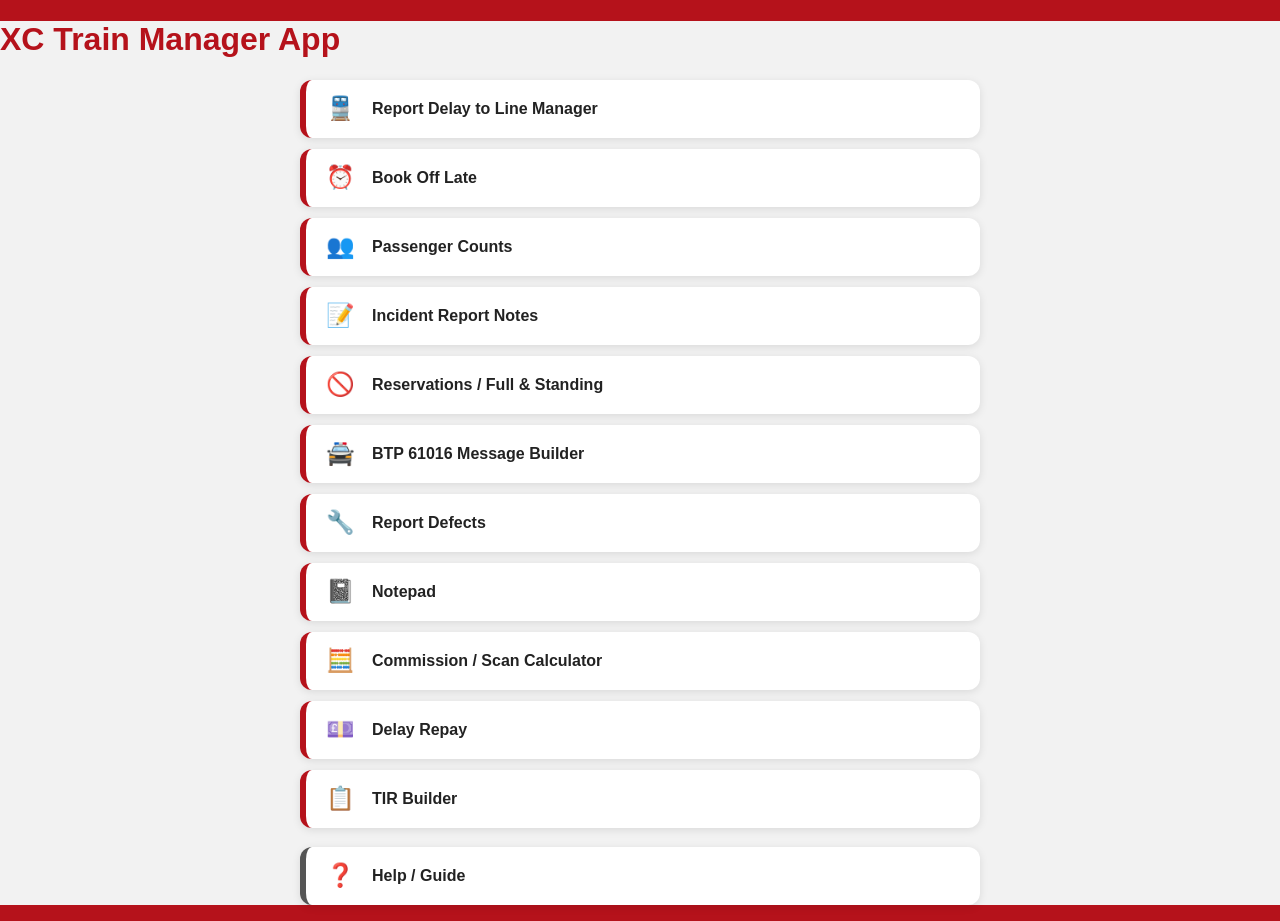
==== index.html @ 2c2b01d0 "Add files via upload" ====
<!doctype html><html lang="en"><head><meta charset="utf-8"><meta name="viewport" content="width=device-width,initial-scale=1,viewport-fit=cover"><meta name="theme-color" content="#b5121b">
<meta name="apple-mobile-web-app-capable" content="yes">
<meta name="apple-mobile-web-app-status-bar-style" content="black-translucent">
<meta name="apple-mobile-web-app-title" content="XC Staff App"><link rel="manifest" href="manifest.json"><link rel="icon" href="xc-staff-app-icon.jpg"><style>
:root{--red:#b5121b;--gold:#f5c242;--bg:#f4f4f4;--text:#222;--muted:#666;--border:#d8d8d8}
*{box-sizing:border-box}body{margin:0;background:var(--bg);color:var(--text);font-family:-apple-system,BlinkMacSystemFont,"Segoe UI",Roboto,Arial,sans-serif}
header{background:var(--red);color:#fff;padding:14px 16px;border-bottom:5px solid var(--gold)}
.top{display:flex;align-items:center;gap:12px}.logo{width:185px;height:40px;object-fit:contain;background:transparent}
.back{color:#fff;text-decoration:none;font-weight:800;font-size:14px}.heading{margin-top:10px;font-size:24px;font-weight:850}
main{max-width:650px;margin:auto;padding:18px 16px 35px}.card{background:#fff;border:1px solid var(--border);border-radius:15px;padding:16px;margin-bottom:14px;box-shadow:0 2px 6px #00000010}
label{display:block;font-size:14px;font-weight:800;margin:0 0 7px}input,select,textarea{width:100%;border:1px solid #bbb;border-radius:10px;padding:12px;font:inherit;background:#fff}textarea{min-height:130px;resize:vertical}
.field{margin-bottom:14px}.grid{display:grid;grid-template-columns:1fr 1fr;gap:12px}.hint{font-size:13px;color:var(--muted);line-height:1.45}
button{width:100%;border:0;border-radius:11px;padding:14px;font:inherit;font-weight:800;cursor:pointer}.primary{background:var(--red);color:#fff}.secondary{background:#eee;color:#222}
.actions{display:grid;grid-template-columns:1fr 1fr;gap:10px}.status{text-align:center;color:#666;font-size:13px;margin-top:10px;min-height:18px}
table{width:100%;border-collapse:collapse}th,td{padding:7px 4px;border-bottom:1px solid #ddd;text-align:left}th{font-size:12px}
@media(max-width:480px){.grid,.actions{grid-template-columns:1fr}}

.app-splash{position:fixed;inset:0;z-index:9999;background:#111;display:flex;align-items:center;justify-content:center;overflow:hidden;opacity:1;visibility:visible}
.app-splash img{width:100%;height:100%;object-fit:cover;display:block}
.app-splash.hide{opacity:0;visibility:hidden;pointer-events:none;transition:opacity .35s ease,visibility .35s ease}
.btp-home-icon{width:34px;height:38px;object-fit:contain;vertical-align:middle;margin-right:7px}
.custom-home-btn{display:flex!important;align-items:center;gap:14px}
.custom-home-btn img{width:52px;height:52px;object-fit:contain;flex:0 0 52px}
</style><style>.home-page-list{display:grid;gap:10px}.home-page-list .homebtn{display:flex;align-items:center;gap:10px;text-decoration:none;background:#fff;color:#222;border-radius:12px;padding:14px;box-shadow:0 2px 8px #0001}.home-page-list .homebtn:hover{background:#f8e9ec}</style>
<style id="xc-home-rebuild">
:root{--xc-red:#b5121b;--xc-dark:#222;--xc-pink:#f5e5e8;--xc-grey:#f2f2f2}
body{background:var(--xc-grey);color:var(--xc-dark)}
.xc-home-navigation{display:grid;grid-template-columns:1fr;gap:11px;margin:20px auto 16px;max-width:680px}
.xc-home-button{display:flex;align-items:center;gap:15px;min-height:58px;padding:14px 17px;border-radius:12px;background:#fff;color:#222;text-decoration:none;font-weight:800;border-left:6px solid var(--xc-red);box-shadow:0 2px 8px rgba(0,0,0,.10);transition:.15s}
.xc-home-button:hover,.xc-home-button:active{background:var(--xc-pink);transform:translateY(-1px)}
.xc-home-icon{width:34px;min-width:34px;text-align:center;font-size:23px}
.xc-home-button:last-child{margin-top:8px;border-left-color:#555}
.xc-home-title{color:var(--xc-red);font-weight:900}
</style>
<style id="xc-safe-area">
html{background:#b5121b}
body{padding-top:env(safe-area-inset-top);padding-left:env(safe-area-inset-left);padding-right:env(safe-area-inset-right);padding-bottom:env(safe-area-inset-bottom)}
</style></head><body><h1 class="xc-home-title">XC Train Manager App</h1></div><section class="xc-home-navigation" aria-label="App pages"><a class="xc-home-button" href="delay-report.html"><span class="xc-home-icon">🚆</span><span>Report Delay to Line Manager</span></a><a class="xc-home-button" href="book-off-late.html"><span class="xc-home-icon">⏰</span><span>Book Off Late</span></a><a class="xc-home-button" href="passenger-counts.html"><span class="xc-home-icon">👥</span><span>Passenger Counts</span></a><a class="xc-home-button" href="incident-notes.html"><span class="xc-home-icon">📝</span><span>Incident Report Notes</span></a><a class="xc-home-button" href="reservations.html"><span class="xc-home-icon">🚫</span><span>Reservations / Full & Standing</span></a><a class="xc-home-button" href="btp-61016.html"><span class="xc-home-icon">🚔</span><span>BTP 61016 Message Builder</span></a><a class="xc-home-button" href="report-defects.html"><span class="xc-home-icon">🔧</span><span>Report Defects</span></a><a class="xc-home-button" href="notepad.html"><span class="xc-home-icon">📓</span><span>Notepad</span></a><a class="xc-home-button" href="commission-calculator.html"><span class="xc-home-icon">🧮</span><span>Commission / Scan Calculator</span></a><a class="xc-home-button" href="delay-repay.html"><span class="xc-home-icon">💷</span><span>Delay Repay</span></a><a class="xc-home-button" href="tir-builder.html"><span class="xc-home-icon">📋</span><span>TIR Builder</span></a><a class="xc-home-button" href="help.html"><span class="xc-home-icon">❓</span><span>Help / Guide</span></a></section></body></html>
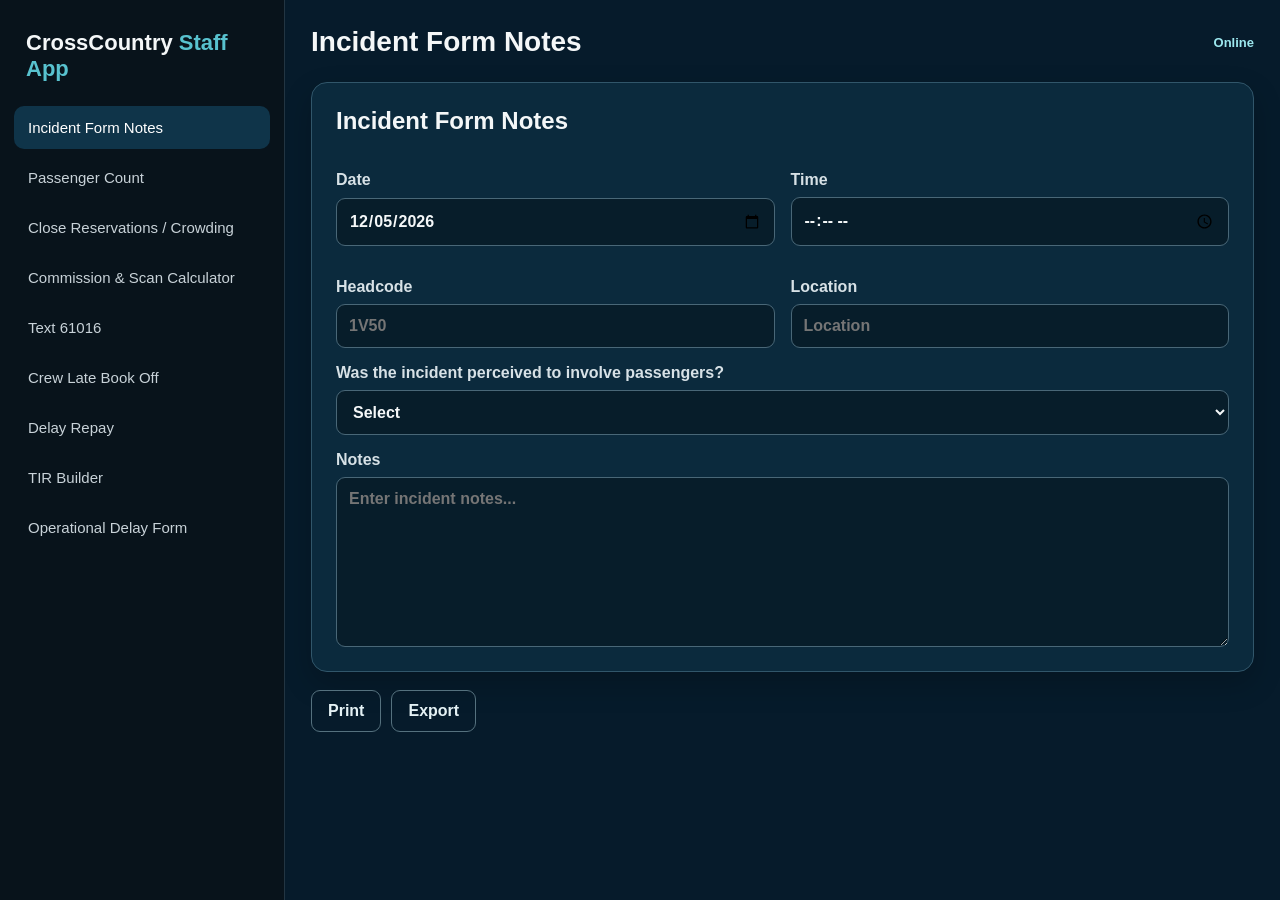
==== commit 9e93f623: "Add files via upload" ====
--- a/index.html
+++ b/index.html
@@ -1,38 +1,205 @@
-<!doctype html><html lang="en"><head><meta charset="utf-8"><meta name="viewport" content="width=device-width,initial-scale=1,viewport-fit=cover"><meta name="theme-color" content="#b5121b">
-<meta name="apple-mobile-web-app-capable" content="yes">
-<meta name="apple-mobile-web-app-status-bar-style" content="black-translucent">
-<meta name="apple-mobile-web-app-title" content="XC Staff App"><link rel="manifest" href="manifest.json"><link rel="icon" href="xc-staff-app-icon.jpg"><style>
-:root{--red:#b5121b;--gold:#f5c242;--bg:#f4f4f4;--text:#222;--muted:#666;--border:#d8d8d8}
-*{box-sizing:border-box}body{margin:0;background:var(--bg);color:var(--text);font-family:-apple-system,BlinkMacSystemFont,"Segoe UI",Roboto,Arial,sans-serif}
-header{background:var(--red);color:#fff;padding:14px 16px;border-bottom:5px solid var(--gold)}
-.top{display:flex;align-items:center;gap:12px}.logo{width:185px;height:40px;object-fit:contain;background:transparent}
-.back{color:#fff;text-decoration:none;font-weight:800;font-size:14px}.heading{margin-top:10px;font-size:24px;font-weight:850}
-main{max-width:650px;margin:auto;padding:18px 16px 35px}.card{background:#fff;border:1px solid var(--border);border-radius:15px;padding:16px;margin-bottom:14px;box-shadow:0 2px 6px #00000010}
-label{display:block;font-size:14px;font-weight:800;margin:0 0 7px}input,select,textarea{width:100%;border:1px solid #bbb;border-radius:10px;padding:12px;font:inherit;background:#fff}textarea{min-height:130px;resize:vertical}
-.field{margin-bottom:14px}.grid{display:grid;grid-template-columns:1fr 1fr;gap:12px}.hint{font-size:13px;color:var(--muted);line-height:1.45}
-button{width:100%;border:0;border-radius:11px;padding:14px;font:inherit;font-weight:800;cursor:pointer}.primary{background:var(--red);color:#fff}.secondary{background:#eee;color:#222}
-.actions{display:grid;grid-template-columns:1fr 1fr;gap:10px}.status{text-align:center;color:#666;font-size:13px;margin-top:10px;min-height:18px}
-table{width:100%;border-collapse:collapse}th,td{padding:7px 4px;border-bottom:1px solid #ddd;text-align:left}th{font-size:12px}
-@media(max-width:480px){.grid,.actions{grid-template-columns:1fr}}
-
-.app-splash{position:fixed;inset:0;z-index:9999;background:#111;display:flex;align-items:center;justify-content:center;overflow:hidden;opacity:1;visibility:visible}
-.app-splash img{width:100%;height:100%;object-fit:cover;display:block}
-.app-splash.hide{opacity:0;visibility:hidden;pointer-events:none;transition:opacity .35s ease,visibility .35s ease}
-.btp-home-icon{width:34px;height:38px;object-fit:contain;vertical-align:middle;margin-right:7px}
-.custom-home-btn{display:flex!important;align-items:center;gap:14px}
-.custom-home-btn img{width:52px;height:52px;object-fit:contain;flex:0 0 52px}
-</style><style>.home-page-list{display:grid;gap:10px}.home-page-list .homebtn{display:flex;align-items:center;gap:10px;text-decoration:none;background:#fff;color:#222;border-radius:12px;padding:14px;box-shadow:0 2px 8px #0001}.home-page-list .homebtn:hover{background:#f8e9ec}</style>
-<style id="xc-home-rebuild">
-:root{--xc-red:#b5121b;--xc-dark:#222;--xc-pink:#f5e5e8;--xc-grey:#f2f2f2}
-body{background:var(--xc-grey);color:var(--xc-dark)}
-.xc-home-navigation{display:grid;grid-template-columns:1fr;gap:11px;margin:20px auto 16px;max-width:680px}
-.xc-home-button{display:flex;align-items:center;gap:15px;min-height:58px;padding:14px 17px;border-radius:12px;background:#fff;color:#222;text-decoration:none;font-weight:800;border-left:6px solid var(--xc-red);box-shadow:0 2px 8px rgba(0,0,0,.10);transition:.15s}
-.xc-home-button:hover,.xc-home-button:active{background:var(--xc-pink);transform:translateY(-1px)}
-.xc-home-icon{width:34px;min-width:34px;text-align:center;font-size:23px}
-.xc-home-button:last-child{margin-top:8px;border-left-color:#555}
-.xc-home-title{color:var(--xc-red);font-weight:900}
-</style>
-<style id="xc-safe-area">
-html{background:#b5121b}
-body{padding-top:env(safe-area-inset-top);padding-left:env(safe-area-inset-left);padding-right:env(safe-area-inset-right);padding-bottom:env(safe-area-inset-bottom)}
-</style></head><body><h1 class="xc-home-title">XC Train Manager App</h1></div><section class="xc-home-navigation" aria-label="App pages"><a class="xc-home-button" href="delay-report.html"><span class="xc-home-icon">🚆</span><span>Report Delay to Line Manager</span></a><a class="xc-home-button" href="book-off-late.html"><span class="xc-home-icon">⏰</span><span>Book Off Late</span></a><a class="xc-home-button" href="passenger-counts.html"><span class="xc-home-icon">👥</span><span>Passenger Counts</span></a><a class="xc-home-button" href="incident-notes.html"><span class="xc-home-icon">📝</span><span>Incident Report Notes</span></a><a class="xc-home-button" href="reservations.html"><span class="xc-home-icon">🚫</span><span>Reservations / Full & Standing</span></a><a class="xc-home-button" href="btp-61016.html"><span class="xc-home-icon">🚔</span><span>BTP 61016 Message Builder</span></a><a class="xc-home-button" href="report-defects.html"><span class="xc-home-icon">🔧</span><span>Report Defects</span></a><a class="xc-home-button" href="notepad.html"><span class="xc-home-icon">📓</span><span>Notepad</span></a><a class="xc-home-button" href="commission-calculator.html"><span class="xc-home-icon">🧮</span><span>Commission / Scan Calculator</span></a><a class="xc-home-button" href="delay-repay.html"><span class="xc-home-icon">💷</span><span>Delay Repay</span></a><a class="xc-home-button" href="tir-builder.html"><span class="xc-home-icon">📋</span><span>TIR Builder</span></a><a class="xc-home-button" href="help.html"><span class="xc-home-icon">❓</span><span>Help / Guide</span></a></section></body></html>+<!DOCTYPE html>
+<html lang="en">
+<head>
+<meta charset="UTF-8" />
+<meta name="viewport" content="width=device-width, initial-scale=1.0" />
+<meta name="theme-color" content="#061b2b" />
+<meta name="apple-mobile-web-app-capable" content="yes" />
+<meta name="apple-mobile-web-app-status-bar-style" content="black-translucent" />
+<meta name="apple-mobile-web-app-title" content="Staff App" />
+<link rel="manifest" href="manifest.webmanifest" />
+<link rel="apple-touch-icon" href="icons/icon-180.png" />
+<title>CrossCountry Staff App</title>
+<link rel="stylesheet" href="styles.css" />
+</head>
+<body>
+<div class="app-shell">
+  <aside class="sidebar">
+    <div class="brand">CrossCountry <span>Staff App</span></div>
+    <nav id="nav">
+      <button data-page="incident" class="active">Incident Form Notes</button>
+      <button data-page="passenger">Passenger Count</button>
+      <button data-page="reservations">Close Reservations / Crowding</button>
+      <button data-page="commission">Commission & Scan Calculator</button>
+      <button data-page="text61016">Text 61016</button>
+      <button data-page="crew">Crew Late Book Off</button>
+      <button data-page="delayrepay">Delay Repay</button>
+      <button data-page="tir">TIR Builder</button>
+      <button data-page="operational">Operational Delay Form</button>
+    </nav>
+  </aside>
+
+  <main class="content">
+    <header><button id="menuBtn" aria-label="Open navigation">☰</button><h1 id="pageTitle">Incident Form Notes</h1><span id="offlineStatus" aria-live="polite"></span></header>
+<div id="installBanner" class="install-banner hidden"><span>Install this Staff App for offline use.</span><button id="installBtn">Install App</button><button id="dismissInstall" class="secondary">Not now</button></div>
+
+    <section class="page active" id="incident">
+      <div class="card">
+        <h2>Incident Form Notes</h2>
+        <form id="incidentForm">
+          <div class="grid">
+            <label>Date<input type="date" data-date></label>
+            <label>Time<input type="time"></label>
+            <label>Headcode<input class="headcode" maxlength="4" placeholder="1V50"></label>
+            <label>Location<input placeholder="Location"></label>
+          </div>
+          <label>Was the incident perceived to involve passengers?<select><option value="">Select</option><option>Yes</option><option>No</option><option>Unknown</option></select></label>
+          <label>Notes<textarea rows="8" placeholder="Enter incident notes..."></textarea></label>
+        </form>
+      </div>
+      <div class="actions"><button class="secondary print-btn">Print</button><button class="secondary export-btn">Export</button></div>
+    </section>
+
+    <section class="page" id="passenger">
+      <div class="card">
+        <h2>Passenger Count</h2>
+        <form id="passengerForm">
+          <div class="grid">
+            <label>Date<input type="date" data-date></label>
+            <label>Headcode<input class="headcode" maxlength="4" placeholder="1V50"></label>
+            <label>Formation
+              <select id="formation">
+                <option value="">Select formation</option>
+                <option>2-car</option><option>3-car</option><option>4-car</option><option>5-car</option>
+                <option>6-car</option><option>7-car</option><option>8-car</option><option>9-car</option>
+                <option>10-car</option><option>Other</option>
+              </select>
+            </label>
+            <label>Location<input></label>
+          </div>
+          <div class="grid three">
+            <label>Front coach count<input type="number" min="0"></label>
+            <label>Middle coach count<input type="number" min="0"></label>
+            <label>Rear coach count<input type="number" min="0"></label>
+          </div>
+          <label>Additional notes<textarea rows="4"></textarea></label>
+        </form>
+      </div>
+      <div class="actions"><button class="secondary print-btn">Print</button><button class="secondary export-btn">Export</button></div>
+    </section>
+
+    <section class="page" id="reservations">
+      <div class="card">
+        <h2>Close Reservations / Crowding</h2>
+        <div class="example-note">Example shown below</div>
+        <form id="reservationForm">
+          <div class="grid">
+            <label>Date<input type="date" data-date value="2026-09-05"></label>
+            <label>Headcode<input class="headcode" maxlength="4" value="1V50"></label>
+            <label>From<input value="Birmingham New Street"></label>
+            <label>To<input value="Bristol Temple Meads"></label>
+          </div>
+          <label>Reservation status<select><option>Close reservations</option><option>Keep reservations open</option></select></label>
+          <label>Crowding level<select><option>High</option><option>Moderate</option><option>Low</option></select></label>
+          <label>Reason<textarea rows="5">Expected high passenger loading due to disruption and reduced capacity.</textarea></label>
+        </form>
+      </div>
+      <div class="actions"><button class="secondary print-btn">Print</button><button class="secondary export-btn">Export</button></div>
+    </section>
+
+    <section class="page" id="commission">
+      <div class="card">
+        <h2>Commission & Scan Calculator</h2>
+        <div class="grid">
+          <label>Tickets sold<input id="ticketsSold" type="number" min="0" value="0"></label>
+          <label>Commission per ticket (£)<input id="commissionRate" type="number" min="0" step="0.01" value="0"></label>
+          <label>Tickets scanned<input id="ticketsScanned" type="number" min="0" value="0"></label>
+          <label>Scan rate (%)<input id="scanRate" readonly></label>
+        </div>
+        <div class="result"><span>Total commission</span><strong id="commissionTotal">£0.00</strong></div>
+      </div>
+      <div class="actions">
+        <button id="generateHtml">Generate HTML</button>
+        <button class="secondary print-btn">Print</button><button class="secondary export-btn">Export</button>
+      </div>
+    </section>
+
+    <section class="page" id="text61016">
+      <div class="card">
+        <h2>Text 61016</h2>
+        <p class="muted">The previous change to the 999 reminder has been undone.</p>
+        <label>Message text<textarea rows="12">61016
+
+Please follow the relevant operational procedure and provide the required information.</textarea></label>
+      </div>
+      <div class="actions"><button class="secondary print-btn">Print</button><button class="secondary export-btn">Export</button></div>
+    </section>
+
+    <section class="page" id="crew">
+      <div class="card">
+        <h2>Crew Late Book Off</h2>
+        <div class="example-note">Example shown below</div>
+        <div class="grid">
+          <label>Date<input type="date" data-date value="2026-09-05"></label>
+          <label>Headcode<input class="headcode" maxlength="4" value="1V50"></label>
+          <label>Booked off time<input type="time" value="18:00"></label>
+          <label>Actual book off time<input type="time" value="18:27"></label>
+        </div>
+        <label>Reason<textarea rows="5">Service disruption and station duties resulted in the crew booking off late.</textarea></label>
+      </div>
+      <div class="actions"><button class="secondary print-btn">Print</button><button class="secondary export-btn">Export</button></div>
+    </section>
+
+    <section class="page" id="delayrepay">
+      <div class="card">
+        <h2>Delay Repay</h2>
+        <div class="grid">
+          <label>Journey date<input type="date" data-date></label>
+          <label>Scheduled arrival<input type="time"></label>
+          <label>Actual arrival<input type="time"></label>
+          <label>Ticket value (£)<input type="number" min="0" step="0.01"></label>
+        </div>
+        <label>Journey details<textarea rows="5"></textarea></label>
+      </div>
+      <div class="actions"><button class="secondary print-btn">Print</button><button class="secondary export-btn">Export</button></div>
+    </section>
+
+    <section class="page" id="tir">
+      <div class="card">
+        <h2>TIR Builder</h2>
+        <div class="grid">
+          <label>Date<input type="date" data-date></label>
+          <label>Headcode<input class="headcode" maxlength="4" placeholder="1V50"></label>
+          <label>Fare type<select id="fareType"><option value="">Select</option><option>Standard fare</option><option>Zero fare</option></select></label>
+          <label>Ticket type<input></label>
+        </div>
+        <div id="issuedTicketWrap" class="hidden"><label>Issued Ticket Number<input id="issuedTicketNumber" placeholder="Ticket number"></label></div>
+        <label>Report details<textarea rows="7"></textarea></label>
+      </div>
+      <div class="actions"><button class="secondary print-btn">Print</button><button class="secondary export-btn">Export</button></div>
+    </section>
+
+    <section class="page" id="operational">
+      <div class="card">
+        <h2>Operational Delay Form</h2>
+        <form id="operationalForm">
+          <div class="grid">
+            <label>Date<input type="date" data-date></label>
+            <label>Headcode<input class="headcode" maxlength="4" placeholder="1V50"></label>
+            <label>Delay minutes<input type="number" min="0"></label>
+            <label>Location<input></label>
+          </div>
+          <label>Control Desk Aware<select id="controlAware"><option value="">Select</option><option>Yes</option><option>No</option></select></label>
+          <label>Cause<select>
+            <option value="">Select railway delay reason</option>
+            <option>Signal failure</option><option>Points failure</option><option>Track defect</option>
+            <option>Train fault</option><option>Infrastructure failure</option><option>Passenger action</option>
+            <option>Overcrowding</option><option>Weather</option><option>Emergency services</option>
+            <option>Operational incident</option><option>Other</option>
+          </select></label>
+          <label>Delay summary<textarea rows="7"></textarea></label>
+        </form>
+      </div>
+      <div class="email-preview">
+        <h3>Generated email</h3>
+        <p><strong>Subject:</strong> Delay: delay notification <b id="subjectHeadcode">[HEADCODE]</b> on [DATE]</p>
+        <p>Hello, please find attached a short summary of a delay to a service I was working,</p>
+        <p id="emailSummary">[DELAY SUMMARY]</p>
+      </div>
+      <div class="actions"><button id="copyEmail">Copy email</button><button class="secondary print-btn">Print</button><button class="secondary export-btn">Export</button></div>
+    </section>
+  </main>
+</div>
+<script src="app.js"></script>
+</body>
+</html>
--- a/styles.css
+++ b/styles.css
@@ -0,0 +1,22 @@
+*{box-sizing:border-box} :root{
+ --bg:#061b2b;--panel:#0b2a3d;--panel2:#0f3449;--line:#31566a;--text:#f4f7f8;
+ --muted:#b7c5cc;--accent:#20a5b7;--accent2:#58c2cf;--danger:#d86b5c;
+} body{margin:0;font-family:Inter,Arial,sans-serif;background:var(--bg);color:var(--text)}
+.app-shell{min-height:100vh;display:flex}.sidebar{width:285px;background:#08131b;border-right:1px solid #223542;padding:22px 14px;position:fixed;inset:0 auto 0 0;overflow:auto}
+.brand{font-size:22px;font-weight:800;padding:8px 12px 24px}.brand span{color:var(--accent2)}
+nav{display:grid;gap:7px}nav button{border:0;background:transparent;color:#c8d2d8;text-align:left;padding:13px 14px;border-radius:10px;font-size:15px;cursor:pointer}nav button:hover,nav button.active{background:var(--panel2);color:#fff}
+.content{margin-left:285px;width:calc(100% - 285px);padding:26px;max-width:1400px}header{display:flex;align-items:center;gap:15px;margin-bottom:24px}h1{margin:0;font-size:28px}h2{margin-top:0;font-size:24px}h3{margin-top:0}#menuBtn{display:none}
+.page{display:none}.page.active{display:block}.card,.email-preview{background:var(--panel);border:1px solid var(--line);border-radius:16px;padding:24px;box-shadow:0 12px 30px #0003}
+.grid{display:grid;grid-template-columns:repeat(2,minmax(0,1fr));gap:16px}.grid.three{grid-template-columns:repeat(3,minmax(0,1fr));margin-top:16px}
+label{display:grid;gap:8px;color:#d7e1e6;font-weight:650;margin-top:16px}input,select,textarea{width:100%;border:1px solid #496777;border-radius:9px;background:#071d2a;color:var(--text);padding:12px;font:inherit}textarea{resize:vertical}
+.actions{display:flex;flex-wrap:wrap;gap:10px;margin-top:18px}button{font:inherit}button:not(nav button){background:var(--accent);border:1px solid var(--accent2);color:#00151a;font-weight:800;padding:11px 16px;border-radius:9px;cursor:pointer}.secondary{background:transparent!important;color:#e4f1f4!important;border-color:#55717e!important}
+.example-note{display:inline-block;padding:7px 11px;border-radius:999px;background:#123f50;color:#9ce8ef;font-size:13px;font-weight:700}.result{display:flex;justify-content:space-between;align-items:center;margin-top:24px;padding:20px;border-radius:12px;background:var(--panel2);font-size:18px}.result strong{font-size:28px;color:var(--accent2)}
+.email-preview{margin-top:18px}.muted{color:var(--muted)}.hidden{display:none}
+@media(max-width:800px){.sidebar{transform:translateX(-100%);transition:.2s;z-index:5}.sidebar.open{transform:translateX(0)}.content{margin-left:0;width:100%;padding:18px}#menuBtn{display:block;padding:7px 10px;background:transparent;color:#fff;border:1px solid var(--line)}.grid,.grid.three{grid-template-columns:1fr}}
+@media print{.sidebar,header,.actions{display:none}.content{margin:0;width:100%;padding:0}.page{display:none!important}.page.active{display:block!important}.card,.email-preview{box-shadow:none;border:0}}
+
+#offlineStatus{margin-left:auto;font-size:13px;color:#9ce8ef;font-weight:700}
+#offlineStatus.offline{color:#ffb0a7}
+.install-banner{display:flex;align-items:center;gap:12px;flex-wrap:wrap;background:var(--panel2);border:1px solid var(--line);border-radius:12px;padding:12px 14px;margin:-6px 0 18px}
+.install-banner.hidden{display:none}
+@media(max-width:800px){#offlineStatus{font-size:12px}.install-banner{align-items:stretch}.install-banner button{flex:1}}
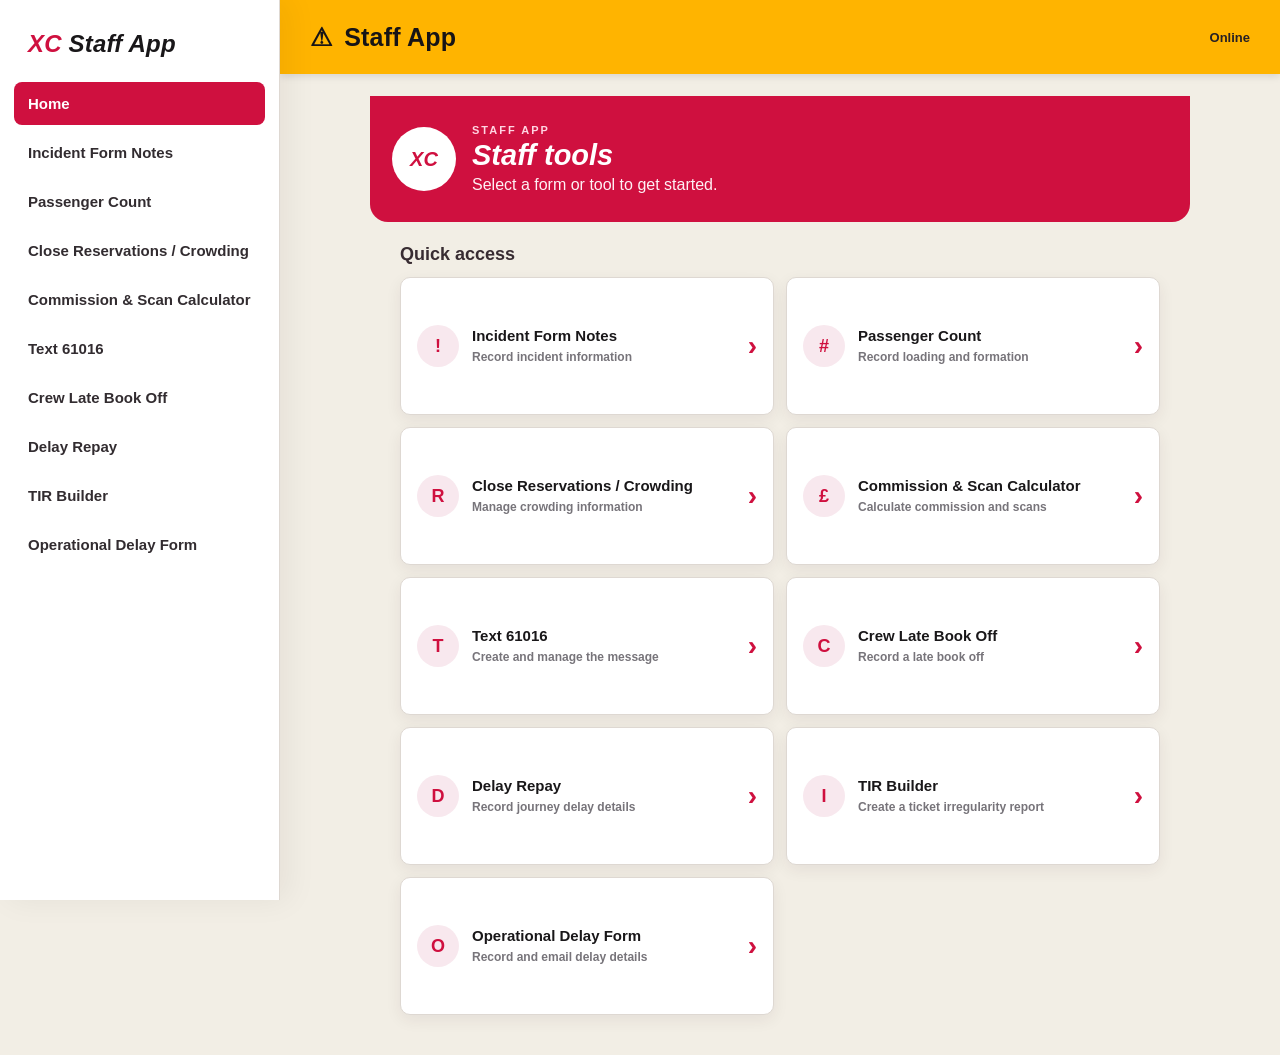
==== commit 221a68b2: "Add files via upload" ====
--- a/index.html
+++ b/index.html
@@ -3,7 +3,7 @@
 <head>
 <meta charset="UTF-8" />
 <meta name="viewport" content="width=device-width, initial-scale=1.0" />
-<meta name="theme-color" content="#061b2b" />
+<meta name="theme-color" content="#ffb400" />
 <meta name="apple-mobile-web-app-capable" content="yes" />
 <meta name="apple-mobile-web-app-status-bar-style" content="black-translucent" />
 <meta name="apple-mobile-web-app-title" content="Staff App" />
@@ -15,9 +15,10 @@
 <body>
 <div class="app-shell">
   <aside class="sidebar">
-    <div class="brand">CrossCountry <span>Staff App</span></div>
+    <div class="brand">XC <span>Staff App</span></div>
     <nav id="nav">
-      <button data-page="incident" class="active">Incident Form Notes</button>
+      <button data-page="home" class="active">Home</button>
+      <button data-page="incident">Incident Form Notes</button>
       <button data-page="passenger">Passenger Count</button>
       <button data-page="reservations">Close Reservations / Crowding</button>
       <button data-page="commission">Commission & Scan Calculator</button>
@@ -30,10 +31,35 @@
   </aside>
 
   <main class="content">
-    <header><button id="menuBtn" aria-label="Open navigation">☰</button><h1 id="pageTitle">Incident Form Notes</h1><span id="offlineStatus" aria-live="polite"></span></header>
+    <header><button id="menuBtn" aria-label="Open navigation">☰</button><h1 id="pageTitle">Staff App</h1><span id="offlineStatus" aria-live="polite"></span></header>
+<div id="saveStatus" class="save-status" aria-live="polite"></div>
 <div id="installBanner" class="install-banner hidden"><span>Install this Staff App for offline use.</span><button id="installBtn">Install App</button><button id="dismissInstall" class="secondary">Not now</button></div>
 
-    <section class="page active" id="incident">
+    
+    <section class="page active home-page" id="home">
+      <div class="home-hero">
+        <div class="home-mark">XC</div>
+        <div>
+          <div class="eyebrow">STAFF APP</div>
+          <h2>Staff tools</h2>
+          <p>Select a form or tool to get started.</p>
+        </div>
+      </div>
+      <div class="home-section-title">Quick access</div>
+      <div class="home-grid" id="homeGrid">
+        <button class="home-card" data-open-page="incident"><span class="home-icon">!</span><span><b>Incident Form Notes</b><small>Record incident information</small></span><em>›</em></button>
+        <button class="home-card" data-open-page="passenger"><span class="home-icon">#</span><span><b>Passenger Count</b><small>Record loading and formation</small></span><em>›</em></button>
+        <button class="home-card" data-open-page="reservations"><span class="home-icon">R</span><span><b>Close Reservations / Crowding</b><small>Manage crowding information</small></span><em>›</em></button>
+        <button class="home-card" data-open-page="commission"><span class="home-icon">£</span><span><b>Commission & Scan Calculator</b><small>Calculate commission and scans</small></span><em>›</em></button>
+        <button class="home-card" data-open-page="text61016"><span class="home-icon">T</span><span><b>Text 61016</b><small>Create and manage the message</small></span><em>›</em></button>
+        <button class="home-card" data-open-page="crew"><span class="home-icon">C</span><span><b>Crew Late Book Off</b><small>Record a late book off</small></span><em>›</em></button>
+        <button class="home-card" data-open-page="delayrepay"><span class="home-icon">D</span><span><b>Delay Repay</b><small>Record journey delay details</small></span><em>›</em></button>
+        <button class="home-card" data-open-page="tir"><span class="home-icon">I</span><span><b>TIR Builder</b><small>Create a ticket irregularity report</small></span><em>›</em></button>
+        <button class="home-card" data-open-page="operational"><span class="home-icon">O</span><span><b>Operational Delay Form</b><small>Record and email delay details</small></span><em>›</em></button>
+      </div>
+    </section>
+
+    <section class="page" id="incident">
       <div class="card">
         <h2>Incident Form Notes</h2>
         <form id="incidentForm">
@@ -47,7 +73,7 @@
           <label>Notes<textarea rows="8" placeholder="Enter incident notes..."></textarea></label>
         </form>
       </div>
-      <div class="actions"><button class="secondary print-btn">Print</button><button class="secondary export-btn">Export</button></div>
+      <div class="actions form-actions"><button class="save-btn">Save</button><button class="clear-btn secondary">Clear</button><button class="email-btn secondary">Generate Email</button><button class="secondary print-btn">Print</button><button class="secondary export-btn">Export</button></div>
     </section>
 
     <section class="page" id="passenger">
@@ -75,7 +101,7 @@
           <label>Additional notes<textarea rows="4"></textarea></label>
         </form>
       </div>
-      <div class="actions"><button class="secondary print-btn">Print</button><button class="secondary export-btn">Export</button></div>
+      <div class="actions form-actions"><button class="save-btn">Save</button><button class="clear-btn secondary">Clear</button><button class="email-btn secondary">Generate Email</button><button class="secondary print-btn">Print</button><button class="secondary export-btn">Export</button></div>
     </section>
 
     <section class="page" id="reservations">
@@ -94,7 +120,7 @@
           <label>Reason<textarea rows="5">Expected high passenger loading due to disruption and reduced capacity.</textarea></label>
         </form>
       </div>
-      <div class="actions"><button class="secondary print-btn">Print</button><button class="secondary export-btn">Export</button></div>
+      <div class="actions form-actions"><button class="save-btn">Save</button><button class="clear-btn secondary">Clear</button><button class="email-btn secondary">Generate Email</button><button class="secondary print-btn">Print</button><button class="secondary export-btn">Export</button></div>
     </section>
 
     <section class="page" id="commission">
@@ -109,7 +135,7 @@
         <div class="result"><span>Total commission</span><strong id="commissionTotal">£0.00</strong></div>
       </div>
       <div class="actions">
-        <button id="generateHtml">Generate HTML</button>
+        <button id="generateHtml">Generate HTML</button><button class="save-btn">Save</button><button class="clear-btn secondary">Clear</button><button class="email-btn secondary">Generate Email</button>
         <button class="secondary print-btn">Print</button><button class="secondary export-btn">Export</button>
       </div>
     </section>
@@ -122,7 +148,7 @@
 
 Please follow the relevant operational procedure and provide the required information.</textarea></label>
       </div>
-      <div class="actions"><button class="secondary print-btn">Print</button><button class="secondary export-btn">Export</button></div>
+      <div class="actions form-actions"><button class="save-btn">Save</button><button class="clear-btn secondary">Clear</button><button class="email-btn secondary">Generate Email</button><button class="secondary print-btn">Print</button><button class="secondary export-btn">Export</button></div>
     </section>
 
     <section class="page" id="crew">
@@ -137,7 +163,7 @@
         </div>
         <label>Reason<textarea rows="5">Service disruption and station duties resulted in the crew booking off late.</textarea></label>
       </div>
-      <div class="actions"><button class="secondary print-btn">Print</button><button class="secondary export-btn">Export</button></div>
+      <div class="actions form-actions"><button class="save-btn">Save</button><button class="clear-btn secondary">Clear</button><button class="email-btn secondary">Generate Email</button><button class="secondary print-btn">Print</button><button class="secondary export-btn">Export</button></div>
     </section>
 
     <section class="page" id="delayrepay">
@@ -151,7 +177,7 @@
         </div>
         <label>Journey details<textarea rows="5"></textarea></label>
       </div>
-      <div class="actions"><button class="secondary print-btn">Print</button><button class="secondary export-btn">Export</button></div>
+      <div class="actions form-actions"><button class="save-btn">Save</button><button class="clear-btn secondary">Clear</button><button class="email-btn secondary">Generate Email</button><button class="secondary print-btn">Print</button><button class="secondary export-btn">Export</button></div>
     </section>
 
     <section class="page" id="tir">
@@ -166,7 +192,7 @@
         <div id="issuedTicketWrap" class="hidden"><label>Issued Ticket Number<input id="issuedTicketNumber" placeholder="Ticket number"></label></div>
         <label>Report details<textarea rows="7"></textarea></label>
       </div>
-      <div class="actions"><button class="secondary print-btn">Print</button><button class="secondary export-btn">Export</button></div>
+      <div class="actions form-actions"><button class="save-btn">Save</button><button class="clear-btn secondary">Clear</button><button class="email-btn secondary">Generate Email</button><button class="secondary print-btn">Print</button><button class="secondary export-btn">Export</button></div>
     </section>
 
     <section class="page" id="operational">
@@ -196,7 +222,7 @@
         <p>Hello, please find attached a short summary of a delay to a service I was working,</p>
         <p id="emailSummary">[DELAY SUMMARY]</p>
       </div>
-      <div class="actions"><button id="copyEmail">Copy email</button><button class="secondary print-btn">Print</button><button class="secondary export-btn">Export</button></div>
+      <div class="actions form-actions"><button id="copyEmail">Copy email</button><button class="save-btn">Save</button><button class="clear-btn secondary">Clear</button><button class="email-btn secondary">Generate Email</button><button class="secondary print-btn">Print</button><button class="secondary export-btn">Export</button></div>
     </section>
   </main>
 </div>
--- a/styles.css
+++ b/styles.css
@@ -1,22 +1,181 @@
-*{box-sizing:border-box} :root{
- --bg:#061b2b;--panel:#0b2a3d;--panel2:#0f3449;--line:#31566a;--text:#f4f7f8;
- --muted:#b7c5cc;--accent:#20a5b7;--accent2:#58c2cf;--danger:#d86b5c;
-} body{margin:0;font-family:Inter,Arial,sans-serif;background:var(--bg);color:var(--text)}
-.app-shell{min-height:100vh;display:flex}.sidebar{width:285px;background:#08131b;border-right:1px solid #223542;padding:22px 14px;position:fixed;inset:0 auto 0 0;overflow:auto}
-.brand{font-size:22px;font-weight:800;padding:8px 12px 24px}.brand span{color:var(--accent2)}
-nav{display:grid;gap:7px}nav button{border:0;background:transparent;color:#c8d2d8;text-align:left;padding:13px 14px;border-radius:10px;font-size:15px;cursor:pointer}nav button:hover,nav button.active{background:var(--panel2);color:#fff}
-.content{margin-left:285px;width:calc(100% - 285px);padding:26px;max-width:1400px}header{display:flex;align-items:center;gap:15px;margin-bottom:24px}h1{margin:0;font-size:28px}h2{margin-top:0;font-size:24px}h3{margin-top:0}#menuBtn{display:none}
-.page{display:none}.page.active{display:block}.card,.email-preview{background:var(--panel);border:1px solid var(--line);border-radius:16px;padding:24px;box-shadow:0 12px 30px #0003}
-.grid{display:grid;grid-template-columns:repeat(2,minmax(0,1fr));gap:16px}.grid.three{grid-template-columns:repeat(3,minmax(0,1fr));margin-top:16px}
-label{display:grid;gap:8px;color:#d7e1e6;font-weight:650;margin-top:16px}input,select,textarea{width:100%;border:1px solid #496777;border-radius:9px;background:#071d2a;color:var(--text);padding:12px;font:inherit}textarea{resize:vertical}
-.actions{display:flex;flex-wrap:wrap;gap:10px;margin-top:18px}button{font:inherit}button:not(nav button){background:var(--accent);border:1px solid var(--accent2);color:#00151a;font-weight:800;padding:11px 16px;border-radius:9px;cursor:pointer}.secondary{background:transparent!important;color:#e4f1f4!important;border-color:#55717e!important}
-.example-note{display:inline-block;padding:7px 11px;border-radius:999px;background:#123f50;color:#9ce8ef;font-size:13px;font-weight:700}.result{display:flex;justify-content:space-between;align-items:center;margin-top:24px;padding:20px;border-radius:12px;background:var(--panel2);font-size:18px}.result strong{font-size:28px;color:var(--accent2)}
-.email-preview{margin-top:18px}.muted{color:var(--muted)}.hidden{display:none}
-@media(max-width:800px){.sidebar{transform:translateX(-100%);transition:.2s;z-index:5}.sidebar.open{transform:translateX(0)}.content{margin-left:0;width:100%;padding:18px}#menuBtn{display:block;padding:7px 10px;background:transparent;color:#fff;border:1px solid var(--line)}.grid,.grid.three{grid-template-columns:1fr}}
-@media print{.sidebar,header,.actions{display:none}.content{margin:0;width:100%;padding:0}.page{display:none!important}.page.active{display:block!important}.card,.email-preview{box-shadow:none;border:0}}
 
-#offlineStatus{margin-left:auto;font-size:13px;color:#9ce8ef;font-weight:700}
-#offlineStatus.offline{color:#ffb0a7}
-.install-banner{display:flex;align-items:center;gap:12px;flex-wrap:wrap;background:var(--panel2);border:1px solid var(--line);border-radius:12px;padding:12px 14px;margin:-6px 0 18px}
+*{box-sizing:border-box}
+:root{
+  --xc-red:#cf103f;
+  --xc-red-dark:#9d2944;
+  --xc-amber:#ffb400;
+  --xc-amber-light:#ffc83d;
+  --cream:#f2eee5;
+  --paper:#ffffff;
+  --ink:#191719;
+  --muted:#77747a;
+  --line:#ded8d2;
+  --teal:#167e88;
+}
+html{background:var(--cream)}
+body{margin:0;font-family:Inter,Arial,sans-serif;background:var(--cream);color:var(--ink)}
+.app-shell{min-height:100vh;display:flex;background:var(--cream)}
+.sidebar{
+  width:280px;background:var(--paper);border-right:1px solid var(--line);
+  padding:18px 14px;position:fixed;inset:0 auto 0 0;overflow:auto;z-index:20;
+  box-shadow:8px 0 30px rgba(38,20,24,.06)
+}
+.brand{
+  color:var(--xc-red);font-size:24px;font-weight:850;font-style:italic;
+  padding:12px 14px 24px;letter-spacing:.2px
+}
+.brand span{color:var(--ink)}
+nav{display:grid;gap:6px}
+nav button{
+  border:0;background:transparent;color:#322c30;text-align:left;padding:13px 14px;
+  border-radius:8px;font-size:15px;font-weight:650;cursor:pointer
+}
+nav button:hover,nav button.active{
+  background:var(--xc-red);color:#fff
+}
+.content{
+  margin-left:280px;width:calc(100% - 280px);max-width:1440px;padding:0 30px 40px;
+}
+header{
+  margin:0 -30px 22px;padding:18px 30px;min-height:74px;
+  display:flex;align-items:center;gap:15px;background:var(--xc-amber);
+  color:#171416;box-shadow:0 2px 8px rgba(0,0,0,.12)
+}
+header h1{margin:0;font-size:25px;font-weight:800;letter-spacing:.2px}
+header h1:before{content:"⚠";margin-right:12px}
+#menuBtn{
+  display:none;border:0;background:transparent;color:#161316;padding:4px 8px;font-size:24px
+}
+#offlineStatus{margin-left:auto;font-size:13px;font-weight:800;color:#282124}
+#offlineStatus.offline{color:#9d2944}
+.install-banner{
+  display:flex;align-items:center;gap:12px;flex-wrap:wrap;background:#fff8df;
+  border:1px solid #f2d176;border-radius:0 0 12px 12px;padding:12px 16px;margin:-22px 0 22px;
+  color:#392e18;font-weight:650
+}
 .install-banner.hidden{display:none}
-@media(max-width:800px){#offlineStatus{font-size:12px}.install-banner{align-items:stretch}.install-banner button{flex:1}}
+.save-status{min-height:0;color:#5a2840;font-size:14px;font-weight:750;margin-bottom:10px}
+.save-status.show{min-height:42px;padding:11px 14px;background:#f8e8ee;border-left:4px solid var(--xc-red)}
+.page{display:none}.page.active{display:block}
+.card,.email-preview{
+  background:var(--paper);border:1px solid var(--line);border-radius:12px;
+  padding:25px;box-shadow:0 8px 22px rgba(60,30,38,.08)
+}
+.card{border-top:6px solid var(--xc-red)}
+h2{margin:0 0 10px;font-size:26px;color:#30282c}
+h3{margin-top:0}
+.grid{display:grid;grid-template-columns:repeat(2,minmax(0,1fr));gap:16px}
+.grid.three{grid-template-columns:repeat(3,minmax(0,1fr));gap:16px;margin-top:16px}
+label{display:grid;gap:8px;color:#4b4248;font-weight:750;margin-top:16px}
+input,select,textarea{
+  width:100%;border:1px solid var(--line);border-radius:7px;background:#fbfaf8;
+  color:var(--ink);padding:13px 14px;font:inherit
+}
+input:focus,select:focus,textarea:focus{
+  outline:3px solid rgba(207,16,63,.15);border-color:var(--xc-red)
+}
+textarea{resize:vertical}
+.actions{
+  display:flex;flex-wrap:wrap;gap:10px;margin-top:18px;padding:16px;
+  background:var(--xc-red)
+}
+button{
+  font:inherit
+}
+button:not(nav button){
+  background:var(--xc-amber);border:1px solid var(--xc-amber);color:#171416;
+  font-weight:850;padding:11px 17px;border-radius:6px;cursor:pointer
+}
+button:not(nav button):hover{filter:brightness(.97)}
+.secondary{
+  background:#fff!important;color:#332c31!important;border-color:#fff!important
+}
+.clear-btn{
+  background:transparent!important;color:#fff!important;border-color:#fff!important
+}
+.email-btn{background:var(--xc-amber)!important;color:#171416!important;border-color:var(--xc-amber)!important}
+.example-note{
+  display:inline-block;padding:7px 11px;border-radius:999px;background:#f7e7ec;
+  color:var(--xc-red-dark);font-size:13px;font-weight:800
+}
+.result{
+  display:flex;justify-content:space-between;align-items:center;margin-top:24px;
+  padding:20px;border-radius:8px;background:#f7e7ec;border-left:5px solid var(--xc-red);font-size:18px
+}
+.result strong{font-size:28px;color:var(--xc-red)}
+.email-preview{
+  margin-top:18px;border-top:6px solid var(--xc-amber)
+}
+.muted{color:var(--muted)}
+.hidden{display:none}
+
+@media(max-width:800px){
+  body{background:var(--cream)}
+  .sidebar{
+    width:min(84vw,330px);transform:translateX(-105%);transition:.22s ease;
+    box-shadow:10px 0 30px rgba(0,0,0,.2)
+  }
+  .sidebar.open{transform:translateX(0)}
+  .content{margin-left:0;width:100%;padding:0 0 30px}
+  header{margin:0 0 14px;padding:16px 18px;min-height:70px}
+  header h1{font-size:19px}
+  header h1:before{margin-right:8px}
+  #menuBtn{display:block}
+  #offlineStatus{font-size:11px}
+  .install-banner{margin:0 14px 14px;border-radius:8px}
+  .save-status{margin:0 14px 10px}
+  .page{padding:0 14px}
+  .card,.email-preview{padding:18px;border-radius:10px}
+  .grid,.grid.three{grid-template-columns:1fr}
+  h2{font-size:23px}
+  .actions{
+    margin:16px -14px 0;padding:16px 14px;
+    display:grid;grid-template-columns:repeat(2,minmax(0,1fr))
+  }
+  .actions button{width:100%;padding:12px 8px}
+}
+@media print{
+  .sidebar,header,.actions,.install-banner,.save-status{display:none}
+  .content{margin:0;width:100%;padding:0}
+  .page{display:none!important}
+  .page.active{display:block!important}
+  .card,.email-preview{box-shadow:none;border:0}
+}
+
+/* Mobile-first XC Staff App home */
+.home-page{max-width:760px;margin:0 auto}
+.home-hero{
+  background:var(--xc-red);color:#fff;padding:28px 22px;display:flex;gap:16px;
+  align-items:center;margin:0 -30px 20px;border-radius:0 0 18px 18px
+}
+.home-mark{
+  width:64px;height:64px;border-radius:50%;display:grid;place-items:center;
+  background:#fff;color:var(--xc-red);font-size:20px;font-weight:900;font-style:italic
+}
+.eyebrow{font-size:11px;font-weight:900;letter-spacing:2px;color:#ffd5e2}
+.home-hero h2{color:#fff;margin:3px 0 4px;font-size:29px;font-style:italic}
+.home-hero p{margin:0;color:#fff1f5}
+.home-section-title{font-weight:900;font-size:18px;margin:22px 0 12px;color:#382c32}
+.home-grid{display:grid;grid-template-columns:repeat(2,minmax(0,1fr));gap:12px}
+.home-card{
+  min-height:138px;text-align:left;background:#fff!important;color:var(--ink)!important;
+  border:1px solid var(--line)!important;border-radius:10px!important;padding:16px!important;
+  display:grid;grid-template-columns:44px 1fr 16px;gap:11px;align-items:center;
+  box-shadow:0 5px 16px rgba(60,30,38,.07)
+}
+.home-card:hover{border-color:var(--xc-red)!important;transform:translateY(-1px)}
+.home-card span:nth-child(2){display:grid;gap:5px}
+.home-card b{font-size:15px;line-height:1.2}
+.home-card small{font-size:12px;color:var(--muted);font-weight:550;line-height:1.25}
+.home-card em{font-style:normal;font-size:28px;color:var(--xc-red);justify-self:end}
+.home-icon{
+  width:42px;height:42px;border-radius:50%;display:grid;place-items:center;
+  background:#f8e8ee;color:var(--xc-red);font-weight:900;font-size:18px
+}
+@media(max-width:800px){
+  .home-page{padding:0 14px}
+  .home-hero{margin:0 -14px 20px;padding:25px 18px;border-radius:0 0 16px 16px}
+  .home-grid{grid-template-columns:1fr}
+  .home-card{min-height:88px;grid-template-columns:46px 1fr 16px}
+  .home-section-title{margin-top:20px}
+}
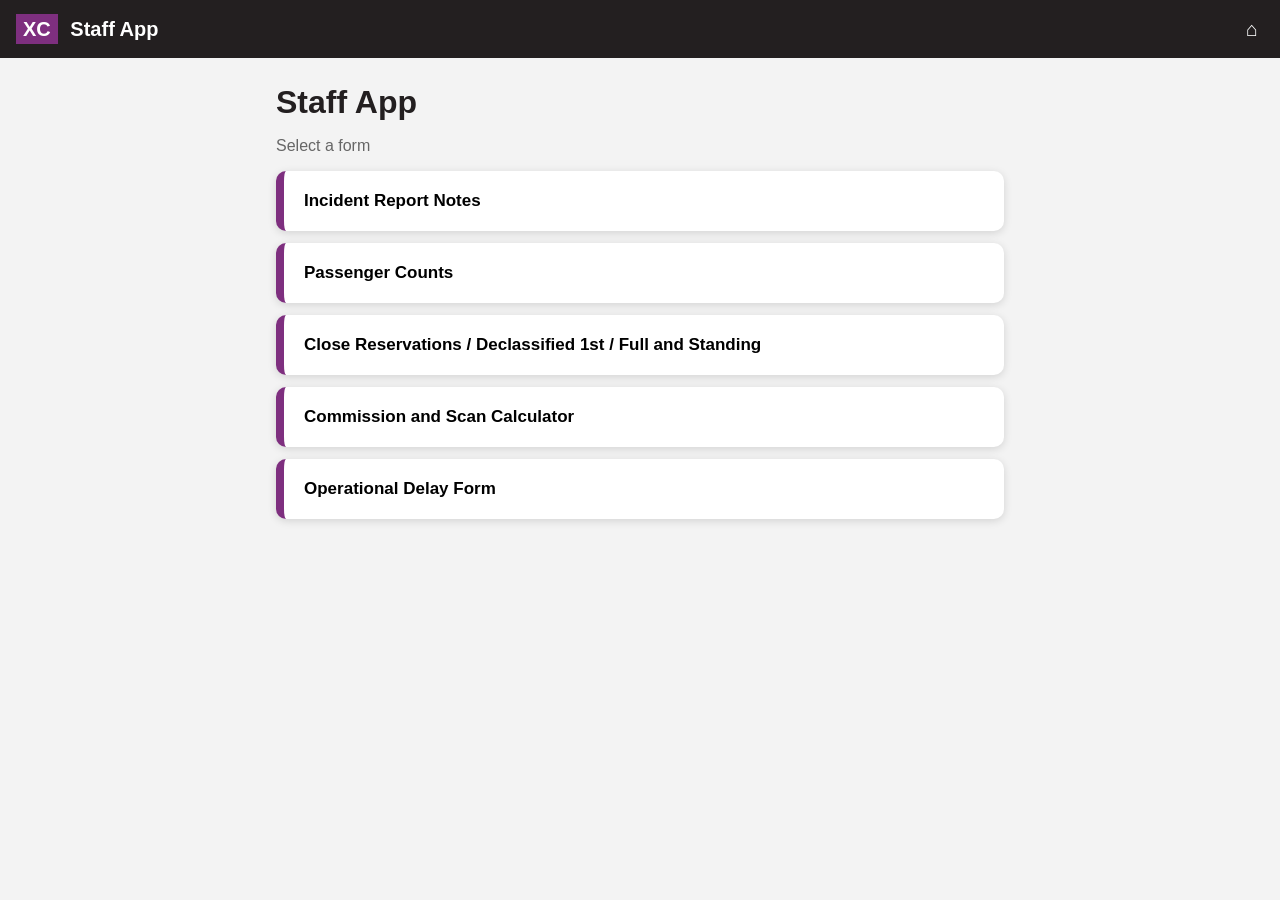
==== commit f926cc2e: "Add files via upload" ====
--- a/index.html
+++ b/index.html
@@ -1,231 +1,36 @@
-<!DOCTYPE html>
+<!doctype html>
 <html lang="en">
 <head>
-<meta charset="UTF-8" />
-<meta name="viewport" content="width=device-width, initial-scale=1.0" />
-<meta name="theme-color" content="#ffb400" />
-<meta name="apple-mobile-web-app-capable" content="yes" />
-<meta name="apple-mobile-web-app-status-bar-style" content="black-translucent" />
-<meta name="apple-mobile-web-app-title" content="Staff App" />
-<link rel="manifest" href="manifest.webmanifest" />
-<link rel="apple-touch-icon" href="icons/icon-180.png" />
-<title>CrossCountry Staff App</title>
-<link rel="stylesheet" href="styles.css" />
+  <meta charset="utf-8">
+  <meta name="viewport" content="width=device-width,initial-scale=1,viewport-fit=cover">
+  <meta name="theme-color" content="#231f20">
+  <title>XC Staff App</title>
+  <link rel="manifest" href="manifest.json">
+  <link rel="stylesheet" href="style.css">
 </head>
 <body>
-<div class="app-shell">
-  <aside class="sidebar">
-    <div class="brand">XC <span>Staff App</span></div>
-    <nav id="nav">
-      <button data-page="home" class="active">Home</button>
-      <button data-page="incident">Incident Form Notes</button>
-      <button data-page="passenger">Passenger Count</button>
-      <button data-page="reservations">Close Reservations / Crowding</button>
-      <button data-page="commission">Commission & Scan Calculator</button>
-      <button data-page="text61016">Text 61016</button>
-      <button data-page="crew">Crew Late Book Off</button>
-      <button data-page="delayrepay">Delay Repay</button>
-      <button data-page="tir">TIR Builder</button>
-      <button data-page="operational">Operational Delay Form</button>
-    </nav>
-  </aside>
+<header class="topbar"><div class="brand"><span class="xc">XC</span> Staff App</div><button class="home-btn" onclick="goHome()">⌂</button></header>
 
-  <main class="content">
-    <header><button id="menuBtn" aria-label="Open navigation">☰</button><h1 id="pageTitle">Staff App</h1><span id="offlineStatus" aria-live="polite"></span></header>
-<div id="saveStatus" class="save-status" aria-live="polite"></div>
-<div id="installBanner" class="install-banner hidden"><span>Install this Staff App for offline use.</span><button id="installBtn">Install App</button><button id="dismissInstall" class="secondary">Not now</button></div>
+<main id="home" class="screen active">
+  <h1>Staff App</h1>
+  <p class="hint">Select a form</p>
+  <div id="nav" class="nav-grid"></div>
+</main>
 
-    
-    <section class="page active home-page" id="home">
-      <div class="home-hero">
-        <div class="home-mark">XC</div>
-        <div>
-          <div class="eyebrow">STAFF APP</div>
-          <h2>Staff tools</h2>
-          <p>Select a form or tool to get started.</p>
-        </div>
-      </div>
-      <div class="home-section-title">Quick access</div>
-      <div class="home-grid" id="homeGrid">
-        <button class="home-card" data-open-page="incident"><span class="home-icon">!</span><span><b>Incident Form Notes</b><small>Record incident information</small></span><em>›</em></button>
-        <button class="home-card" data-open-page="passenger"><span class="home-icon">#</span><span><b>Passenger Count</b><small>Record loading and formation</small></span><em>›</em></button>
-        <button class="home-card" data-open-page="reservations"><span class="home-icon">R</span><span><b>Close Reservations / Crowding</b><small>Manage crowding information</small></span><em>›</em></button>
-        <button class="home-card" data-open-page="commission"><span class="home-icon">£</span><span><b>Commission & Scan Calculator</b><small>Calculate commission and scans</small></span><em>›</em></button>
-        <button class="home-card" data-open-page="text61016"><span class="home-icon">T</span><span><b>Text 61016</b><small>Create and manage the message</small></span><em>›</em></button>
-        <button class="home-card" data-open-page="crew"><span class="home-icon">C</span><span><b>Crew Late Book Off</b><small>Record a late book off</small></span><em>›</em></button>
-        <button class="home-card" data-open-page="delayrepay"><span class="home-icon">D</span><span><b>Delay Repay</b><small>Record journey delay details</small></span><em>›</em></button>
-        <button class="home-card" data-open-page="tir"><span class="home-icon">I</span><span><b>TIR Builder</b><small>Create a ticket irregularity report</small></span><em>›</em></button>
-        <button class="home-card" data-open-page="operational"><span class="home-icon">O</span><span><b>Operational Delay Form</b><small>Record and email delay details</small></span><em>›</em></button>
-      </div>
-    </section>
+<main id="formScreen" class="screen">
+  <div class="page-head"><button class="back" onclick="goHome()">‹ Back</button><h1 id="pageTitle"></h1>
+    <div class="actions"><button title="Save" onclick="saveCurrent()">💾</button><button title="Clear" onclick="clearCurrent()">🗑</button></div>
+  </div>
+  <form id="form"></form>
+  <div class="output-actions">
+    <button onclick="generate()">Generate</button>
+    <button onclick="copyOutput()">Copy</button>
+    <button onclick="window.print()">Print</button>
+    <button onclick="exportText()">Export</button>
+  </div>
+  <section class="output"><h2>Generated Email / Report</h2><div id="subject"></div><pre id="body"></pre></section>
+</main>
 
-    <section class="page" id="incident">
-      <div class="card">
-        <h2>Incident Form Notes</h2>
-        <form id="incidentForm">
-          <div class="grid">
-            <label>Date<input type="date" data-date></label>
-            <label>Time<input type="time"></label>
-            <label>Headcode<input class="headcode" maxlength="4" placeholder="1V50"></label>
-            <label>Location<input placeholder="Location"></label>
-          </div>
-          <label>Was the incident perceived to involve passengers?<select><option value="">Select</option><option>Yes</option><option>No</option><option>Unknown</option></select></label>
-          <label>Notes<textarea rows="8" placeholder="Enter incident notes..."></textarea></label>
-        </form>
-      </div>
-      <div class="actions form-actions"><button class="save-btn">Save</button><button class="clear-btn secondary">Clear</button><button class="email-btn secondary">Generate Email</button><button class="secondary print-btn">Print</button><button class="secondary export-btn">Export</button></div>
-    </section>
-
-    <section class="page" id="passenger">
-      <div class="card">
-        <h2>Passenger Count</h2>
-        <form id="passengerForm">
-          <div class="grid">
-            <label>Date<input type="date" data-date></label>
-            <label>Headcode<input class="headcode" maxlength="4" placeholder="1V50"></label>
-            <label>Formation
-              <select id="formation">
-                <option value="">Select formation</option>
-                <option>2-car</option><option>3-car</option><option>4-car</option><option>5-car</option>
-                <option>6-car</option><option>7-car</option><option>8-car</option><option>9-car</option>
-                <option>10-car</option><option>Other</option>
-              </select>
-            </label>
-            <label>Location<input></label>
-          </div>
-          <div class="grid three">
-            <label>Front coach count<input type="number" min="0"></label>
-            <label>Middle coach count<input type="number" min="0"></label>
-            <label>Rear coach count<input type="number" min="0"></label>
-          </div>
-          <label>Additional notes<textarea rows="4"></textarea></label>
-        </form>
-      </div>
-      <div class="actions form-actions"><button class="save-btn">Save</button><button class="clear-btn secondary">Clear</button><button class="email-btn secondary">Generate Email</button><button class="secondary print-btn">Print</button><button class="secondary export-btn">Export</button></div>
-    </section>
-
-    <section class="page" id="reservations">
-      <div class="card">
-        <h2>Close Reservations / Crowding</h2>
-        <div class="example-note">Example shown below</div>
-        <form id="reservationForm">
-          <div class="grid">
-            <label>Date<input type="date" data-date value="2026-09-05"></label>
-            <label>Headcode<input class="headcode" maxlength="4" value="1V50"></label>
-            <label>From<input value="Birmingham New Street"></label>
-            <label>To<input value="Bristol Temple Meads"></label>
-          </div>
-          <label>Reservation status<select><option>Close reservations</option><option>Keep reservations open</option></select></label>
-          <label>Crowding level<select><option>High</option><option>Moderate</option><option>Low</option></select></label>
-          <label>Reason<textarea rows="5">Expected high passenger loading due to disruption and reduced capacity.</textarea></label>
-        </form>
-      </div>
-      <div class="actions form-actions"><button class="save-btn">Save</button><button class="clear-btn secondary">Clear</button><button class="email-btn secondary">Generate Email</button><button class="secondary print-btn">Print</button><button class="secondary export-btn">Export</button></div>
-    </section>
-
-    <section class="page" id="commission">
-      <div class="card">
-        <h2>Commission & Scan Calculator</h2>
-        <div class="grid">
-          <label>Tickets sold<input id="ticketsSold" type="number" min="0" value="0"></label>
-          <label>Commission per ticket (£)<input id="commissionRate" type="number" min="0" step="0.01" value="0"></label>
-          <label>Tickets scanned<input id="ticketsScanned" type="number" min="0" value="0"></label>
-          <label>Scan rate (%)<input id="scanRate" readonly></label>
-        </div>
-        <div class="result"><span>Total commission</span><strong id="commissionTotal">£0.00</strong></div>
-      </div>
-      <div class="actions">
-        <button id="generateHtml">Generate HTML</button><button class="save-btn">Save</button><button class="clear-btn secondary">Clear</button><button class="email-btn secondary">Generate Email</button>
-        <button class="secondary print-btn">Print</button><button class="secondary export-btn">Export</button>
-      </div>
-    </section>
-
-    <section class="page" id="text61016">
-      <div class="card">
-        <h2>Text 61016</h2>
-        <p class="muted">The previous change to the 999 reminder has been undone.</p>
-        <label>Message text<textarea rows="12">61016
-
-Please follow the relevant operational procedure and provide the required information.</textarea></label>
-      </div>
-      <div class="actions form-actions"><button class="save-btn">Save</button><button class="clear-btn secondary">Clear</button><button class="email-btn secondary">Generate Email</button><button class="secondary print-btn">Print</button><button class="secondary export-btn">Export</button></div>
-    </section>
-
-    <section class="page" id="crew">
-      <div class="card">
-        <h2>Crew Late Book Off</h2>
-        <div class="example-note">Example shown below</div>
-        <div class="grid">
-          <label>Date<input type="date" data-date value="2026-09-05"></label>
-          <label>Headcode<input class="headcode" maxlength="4" value="1V50"></label>
-          <label>Booked off time<input type="time" value="18:00"></label>
-          <label>Actual book off time<input type="time" value="18:27"></label>
-        </div>
-        <label>Reason<textarea rows="5">Service disruption and station duties resulted in the crew booking off late.</textarea></label>
-      </div>
-      <div class="actions form-actions"><button class="save-btn">Save</button><button class="clear-btn secondary">Clear</button><button class="email-btn secondary">Generate Email</button><button class="secondary print-btn">Print</button><button class="secondary export-btn">Export</button></div>
-    </section>
-
-    <section class="page" id="delayrepay">
-      <div class="card">
-        <h2>Delay Repay</h2>
-        <div class="grid">
-          <label>Journey date<input type="date" data-date></label>
-          <label>Scheduled arrival<input type="time"></label>
-          <label>Actual arrival<input type="time"></label>
-          <label>Ticket value (£)<input type="number" min="0" step="0.01"></label>
-        </div>
-        <label>Journey details<textarea rows="5"></textarea></label>
-      </div>
-      <div class="actions form-actions"><button class="save-btn">Save</button><button class="clear-btn secondary">Clear</button><button class="email-btn secondary">Generate Email</button><button class="secondary print-btn">Print</button><button class="secondary export-btn">Export</button></div>
-    </section>
-
-    <section class="page" id="tir">
-      <div class="card">
-        <h2>TIR Builder</h2>
-        <div class="grid">
-          <label>Date<input type="date" data-date></label>
-          <label>Headcode<input class="headcode" maxlength="4" placeholder="1V50"></label>
-          <label>Fare type<select id="fareType"><option value="">Select</option><option>Standard fare</option><option>Zero fare</option></select></label>
-          <label>Ticket type<input></label>
-        </div>
-        <div id="issuedTicketWrap" class="hidden"><label>Issued Ticket Number<input id="issuedTicketNumber" placeholder="Ticket number"></label></div>
-        <label>Report details<textarea rows="7"></textarea></label>
-      </div>
-      <div class="actions form-actions"><button class="save-btn">Save</button><button class="clear-btn secondary">Clear</button><button class="email-btn secondary">Generate Email</button><button class="secondary print-btn">Print</button><button class="secondary export-btn">Export</button></div>
-    </section>
-
-    <section class="page" id="operational">
-      <div class="card">
-        <h2>Operational Delay Form</h2>
-        <form id="operationalForm">
-          <div class="grid">
-            <label>Date<input type="date" data-date></label>
-            <label>Headcode<input class="headcode" maxlength="4" placeholder="1V50"></label>
-            <label>Delay minutes<input type="number" min="0"></label>
-            <label>Location<input></label>
-          </div>
-          <label>Control Desk Aware<select id="controlAware"><option value="">Select</option><option>Yes</option><option>No</option></select></label>
-          <label>Cause<select>
-            <option value="">Select railway delay reason</option>
-            <option>Signal failure</option><option>Points failure</option><option>Track defect</option>
-            <option>Train fault</option><option>Infrastructure failure</option><option>Passenger action</option>
-            <option>Overcrowding</option><option>Weather</option><option>Emergency services</option>
-            <option>Operational incident</option><option>Other</option>
-          </select></label>
-          <label>Delay summary<textarea rows="7"></textarea></label>
-        </form>
-      </div>
-      <div class="email-preview">
-        <h3>Generated email</h3>
-        <p><strong>Subject:</strong> Delay: delay notification <b id="subjectHeadcode">[HEADCODE]</b> on [DATE]</p>
-        <p>Hello, please find attached a short summary of a delay to a service I was working,</p>
-        <p id="emailSummary">[DELAY SUMMARY]</p>
-      </div>
-      <div class="actions form-actions"><button id="copyEmail">Copy email</button><button class="save-btn">Save</button><button class="clear-btn secondary">Clear</button><button class="email-btn secondary">Generate Email</button><button class="secondary print-btn">Print</button><button class="secondary export-btn">Export</button></div>
-    </section>
-  </main>
-</div>
 <script src="app.js"></script>
 </body>
 </html>
--- a/style.css
+++ b/style.css
@@ -0,0 +1 @@
+*{box-sizing:border-box}body{margin:0;font-family:Arial,sans-serif;background:#f3f3f3;color:#231f20}.topbar{height:58px;background:#231f20;color:#fff;display:flex;align-items:center;justify-content:space-between;padding:0 16px;position:sticky;top:0;z-index:5}.brand{font-weight:700;font-size:20px}.xc{color:#fff;background:#7e2f7f;padding:4px 7px;margin-right:7px}.home-btn,.actions button,.back{border:0;background:transparent;color:#fff;font-size:20px}.screen{display:none;padding:16px;max-width:760px;margin:auto}.screen.active{display:block}h1{margin:10px 0 8px}.hint{color:#666}.nav-grid{display:grid;gap:12px}.nav-grid button{padding:20px;text-align:left;border:0;border-radius:10px;background:#fff;box-shadow:0 2px 8px #0002;font-size:17px;font-weight:700;border-left:8px solid #7e2f7f}.page-head{display:flex;align-items:center;gap:10px}.page-head h1{flex:1;font-size:22px}.actions{display:flex;gap:8px}.actions button{color:#231f20;background:#fff;border-radius:8px;padding:8px}.back{color:#231f20;font-size:15px;padding:8px 0}form{background:#fff;border-radius:10px;padding:16px;box-shadow:0 2px 8px #0001}label{display:block;font-weight:700;margin-top:14px}input,textarea,select{width:100%;margin-top:6px;padding:12px;border:1px solid #bbb;border-radius:7px;font:inherit}textarea{min-height:90px}.checks{display:grid;gap:8px;margin-top:8px}.checks label{font-weight:400;margin:0}.checks input{width:auto;margin-right:8px}.table-wrap{overflow:auto}.count-table{width:100%;border-collapse:collapse;margin-top:12px}.count-table th,.count-table td{border:1px solid #ccc;padding:5px}.count-table input{margin:0;padding:8px;min-width:90px}.note{background:#fff3cd;padding:12px;border-radius:8px;margin:12px 0;color:#664d03}.output-actions{display:flex;gap:8px;flex-wrap:wrap;margin:16px 0}.output-actions button{background:#7e2f7f;color:white;border:0;border-radius:8px;padding:12px 16px;font-weight:700}.output{background:#fff;border-radius:10px;padding:16px;box-shadow:0 2px 8px #0001}.output h2{margin-top:0}#subject{font-weight:700;margin-bottom:10px}pre{white-space:pre-wrap;font-family:inherit;margin:0}@media print{.topbar,.page-head,.output-actions,form{display:none!important}.screen{display:block!important}.output{box-shadow:none}}
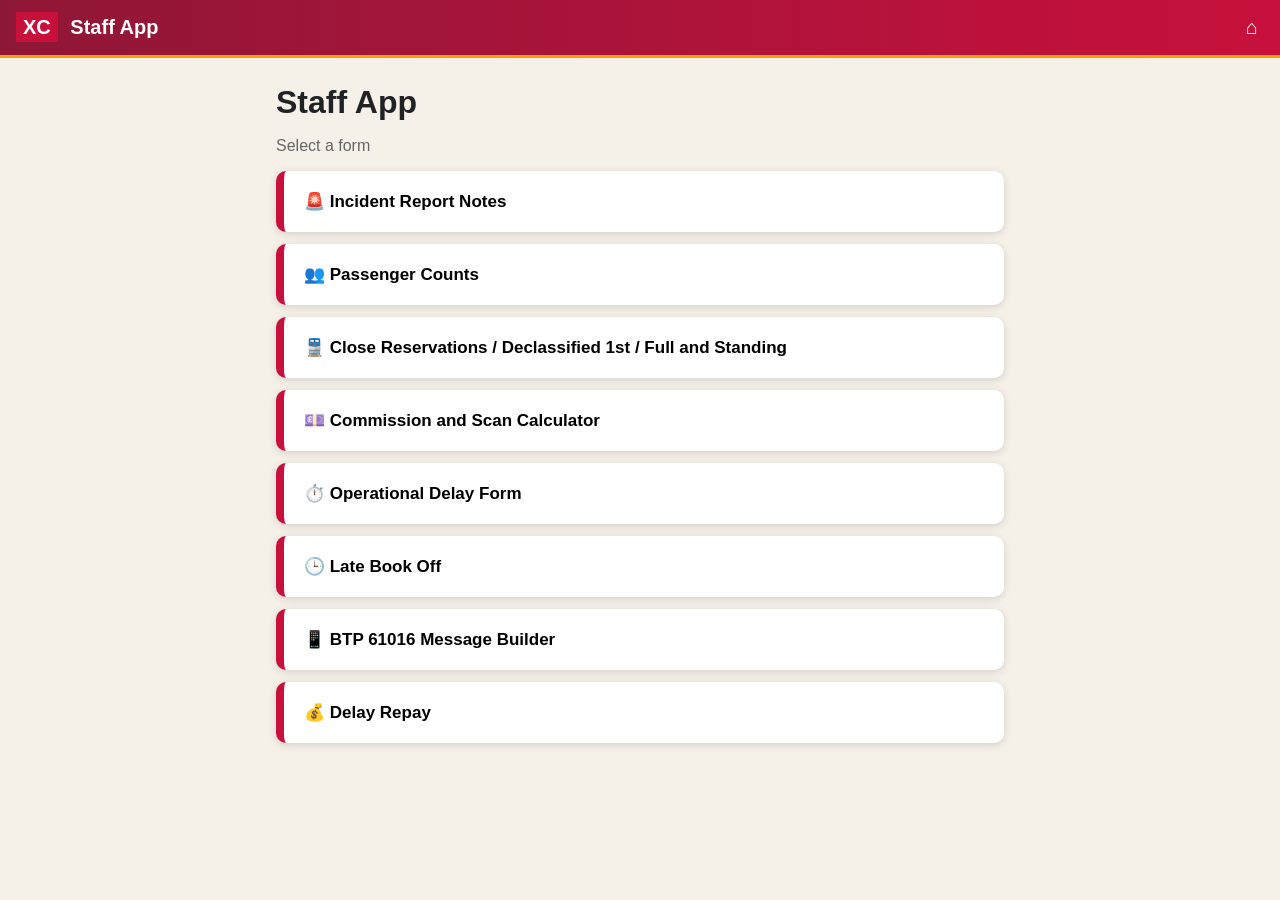
==== commit 17606d84: "Add files via upload" ====
--- a/index.html
+++ b/index.html
@@ -23,10 +23,11 @@
   </div>
   <form id="form"></form>
   <div class="output-actions">
-    <button onclick="generate()">Generate</button>
-    <button onclick="copyOutput()">Copy</button>
-    <button onclick="window.print()">Print</button>
-    <button onclick="exportText()">Export</button>
+    <button onclick="generate()">⚙️ Generate</button>
+    <button onclick="copyOutput()">📋 Copy</button>
+    <button onclick="emailOutput()" id="emailBtn">✉️ Email</button>
+    <button onclick="window.print()">🖨️ Print</button>
+    <button onclick="send61016SMS()" id="sms61016Btn" style="display:none">📱 Send SMS to 61016</button>
   </div>
   <section class="output"><h2>Generated Email / Report</h2><div id="subject"></div><pre id="body"></pre></section>
 </main>
--- a/style.css
+++ b/style.css
@@ -1 +1,62 @@
-*{box-sizing:border-box}body{margin:0;font-family:Arial,sans-serif;background:#f3f3f3;color:#231f20}.topbar{height:58px;background:#231f20;color:#fff;display:flex;align-items:center;justify-content:space-between;padding:0 16px;position:sticky;top:0;z-index:5}.brand{font-weight:700;font-size:20px}.xc{color:#fff;background:#7e2f7f;padding:4px 7px;margin-right:7px}.home-btn,.actions button,.back{border:0;background:transparent;color:#fff;font-size:20px}.screen{display:none;padding:16px;max-width:760px;margin:auto}.screen.active{display:block}h1{margin:10px 0 8px}.hint{color:#666}.nav-grid{display:grid;gap:12px}.nav-grid button{padding:20px;text-align:left;border:0;border-radius:10px;background:#fff;box-shadow:0 2px 8px #0002;font-size:17px;font-weight:700;border-left:8px solid #7e2f7f}.page-head{display:flex;align-items:center;gap:10px}.page-head h1{flex:1;font-size:22px}.actions{display:flex;gap:8px}.actions button{color:#231f20;background:#fff;border-radius:8px;padding:8px}.back{color:#231f20;font-size:15px;padding:8px 0}form{background:#fff;border-radius:10px;padding:16px;box-shadow:0 2px 8px #0001}label{display:block;font-weight:700;margin-top:14px}input,textarea,select{width:100%;margin-top:6px;padding:12px;border:1px solid #bbb;border-radius:7px;font:inherit}textarea{min-height:90px}.checks{display:grid;gap:8px;margin-top:8px}.checks label{font-weight:400;margin:0}.checks input{width:auto;margin-right:8px}.table-wrap{overflow:auto}.count-table{width:100%;border-collapse:collapse;margin-top:12px}.count-table th,.count-table td{border:1px solid #ccc;padding:5px}.count-table input{margin:0;padding:8px;min-width:90px}.note{background:#fff3cd;padding:12px;border-radius:8px;margin:12px 0;color:#664d03}.output-actions{display:flex;gap:8px;flex-wrap:wrap;margin:16px 0}.output-actions button{background:#7e2f7f;color:white;border:0;border-radius:8px;padding:12px 16px;font-weight:700}.output{background:#fff;border-radius:10px;padding:16px;box-shadow:0 2px 8px #0001}.output h2{margin-top:0}#subject{font-weight:700;margin-bottom:10px}pre{white-space:pre-wrap;font-family:inherit;margin:0}@media print{.topbar,.page-head,.output-actions,form{display:none!important}.screen{display:block!important}.output{box-shadow:none}}+*{box-sizing:border-box}body{margin:0;font-family:Arial,sans-serif;background:#f3f3f3;color:#231f20}.topbar{height:58px;background:#231f20;color:#fff;display:flex;align-items:center;justify-content:space-between;padding:0 16px;position:sticky;top:0;z-index:5}.brand{font-weight:700;font-size:20px}.xc{color:#fff;background:#7e2f7f;padding:4px 7px;margin-right:7px}.home-btn,.actions button,.back{border:0;background:transparent;color:#fff;font-size:20px}.screen{display:none;padding:16px;max-width:760px;margin:auto}.screen.active{display:block}h1{margin:10px 0 8px}.hint{color:#666}.nav-grid{display:grid;gap:12px}.nav-grid button{padding:20px;text-align:left;border:0;border-radius:10px;background:#fff;box-shadow:0 2px 8px #0002;font-size:17px;font-weight:700;border-left:8px solid #7e2f7f}.page-head{display:flex;align-items:center;gap:10px}.page-head h1{flex:1;font-size:22px}.actions{display:flex;gap:8px}.actions button{color:#231f20;background:#fff;border-radius:8px;padding:8px}.back{color:#231f20;font-size:15px;padding:8px 0}form{background:#fff;border-radius:10px;padding:16px;box-shadow:0 2px 8px #0001}label{display:block;font-weight:700;margin-top:14px}input,textarea,select{width:100%;margin-top:6px;padding:12px;border:1px solid #bbb;border-radius:7px;font:inherit}textarea{min-height:90px}.checks{display:grid;gap:8px;margin-top:8px}.checks label{font-weight:400;margin:0}.checks input{width:auto;margin-right:8px}.table-wrap{overflow:auto}.count-table{width:100%;border-collapse:collapse;margin-top:12px}.count-table th,.count-table td{border:1px solid #ccc;padding:5px}.count-table input{margin:0;padding:8px;min-width:90px}.note{background:#fff3cd;padding:12px;border-radius:8px;margin:12px 0;color:#664d03}.output-actions{display:flex;gap:8px;flex-wrap:wrap;margin:16px 0}.output-actions button{background:#7e2f7f;color:white;border:0;border-radius:8px;padding:12px 16px;font-weight:700}.output{background:#fff;border-radius:10px;padding:16px;box-shadow:0 2px 8px #0001}.output h2{margin-top:0}#subject{font-weight:700;margin-bottom:10px}pre{white-space:pre-wrap;font-family:inherit;margin:0}@media print{.topbar,.page-head,.output-actions,form{display:none!important}.screen{display:block!important}.output{box-shadow:none}}
+.delay-repay-card{text-align:center;padding:24px 18px!important}
+.delay-repay-brand{font-size:38px;letter-spacing:1px;color:#777;line-height:1}
+.brand-cross{color:#b01840}.by-arriva{font-size:17px;margin-top:8px;color:#777}.by-arriva b{color:#b01840;font-size:25px}
+.delay-repay-rule{height:2px;background:#b01840;margin:24px 0}
+.delay-repay-title{font-size:42px;color:#72152b;margin:10px 0}.delay-repay-clock{font-size:64px;color:#b01840;line-height:1}
+.delay-repay-intro{font-size:20px;line-height:1.45;max-width:620px;margin:18px auto}.delay-repay-intro strong{color:#b01840}
+.delay-repay-dash{border-top:2px dashed #e7b8c2;margin:24px 0 18px}.delay-repay-qr{width:min(330px,80vw);height:auto;display:block;margin:0 auto 22px}
+.delay-repay-scan{display:flex;align-items:center;justify-content:center;gap:18px;text-align:left;max-width:600px;margin:0 auto 24px}.scan-icon{font-size:56px;color:#b01840}.delay-repay-scan h3{font-size:27px;color:#72152b;margin:0 0 6px}.delay-repay-scan p{margin:0;font-size:17px;line-height:1.35}
+.delay-repay-info{border:1px solid #ecc7cf;background:#fff7f8;border-radius:12px;padding:18px;display:flex;align-items:center;gap:16px;text-align:left;max-width:680px;margin:0 auto;font-size:18px;line-height:1.45}.delay-repay-info span{font-size:48px;color:#b01840}.delay-repay-info b{color:#b01840;font-weight:400}
+@media(max-width:480px){.delay-repay-title{font-size:34px}.delay-repay-intro{font-size:18px}.delay-repay-brand{font-size:31px}.delay-repay-scan{align-items:flex-start}.delay-repay-scan h3{font-size:24px}}
+
+
+/* CrossCountry colour scheme */
+:root{
+  --xc-crimson:#c8103d;
+  --xc-burgundy:#8f1736;
+  --xc-deep:#6f1028;
+  --xc-amber:#f5a000;
+  --xc-amber-dark:#e88d00;
+  --xc-cream:#f5f0e8;
+  --xc-warm-grey:#e8e4de;
+  --xc-charcoal:#202226;
+  --xc-white:#ffffff;
+}
+
+body{background:var(--xc-cream);color:var(--xc-charcoal)}
+.topbar{
+  background:linear-gradient(90deg,var(--xc-burgundy),var(--xc-crimson));
+  color:var(--xc-white);
+  border-bottom:3px solid var(--xc-amber);
+}
+.xc{background:var(--xc-crimson)}
+.nav-grid button{
+  border-left-color:var(--xc-crimson);
+  background:var(--xc-white);
+}
+.nav-grid button:hover{background:#fff8fa}
+form,.output{background:var(--xc-white)}
+.output-actions button,
+#formScreen .actions button{
+  background:var(--xc-crimson);
+  color:var(--xc-white);
+}
+.output-actions button:hover{background:var(--xc-burgundy)}
+.back{color:var(--xc-burgundy)}
+.note{
+  background:#fff3d6;
+  color:#5a3b00;
+  border-left:5px solid var(--xc-amber);
+}
+input:focus,textarea:focus,select:focus{
+  outline:2px solid var(--xc-amber);
+  border-color:var(--xc-amber);
+}
+.delay-repay-rule{background:var(--xc-crimson)}
+.delay-repay-title,.delay-repay-scan h3{color:var(--xc-burgundy)}
+.delay-repay-clock,.delay-repay-intro strong,.scan-icon,.delay-repay-info span{color:var(--xc-crimson)}
+.delay-repay-info{background:#fff7f8;border-color:#efc5cf}
+.delay-repay-info b{color:var(--xc-crimson)}
+
+.output-actions button{font-size:15px}.nav-grid button{display:flex;align-items:center;gap:10px}
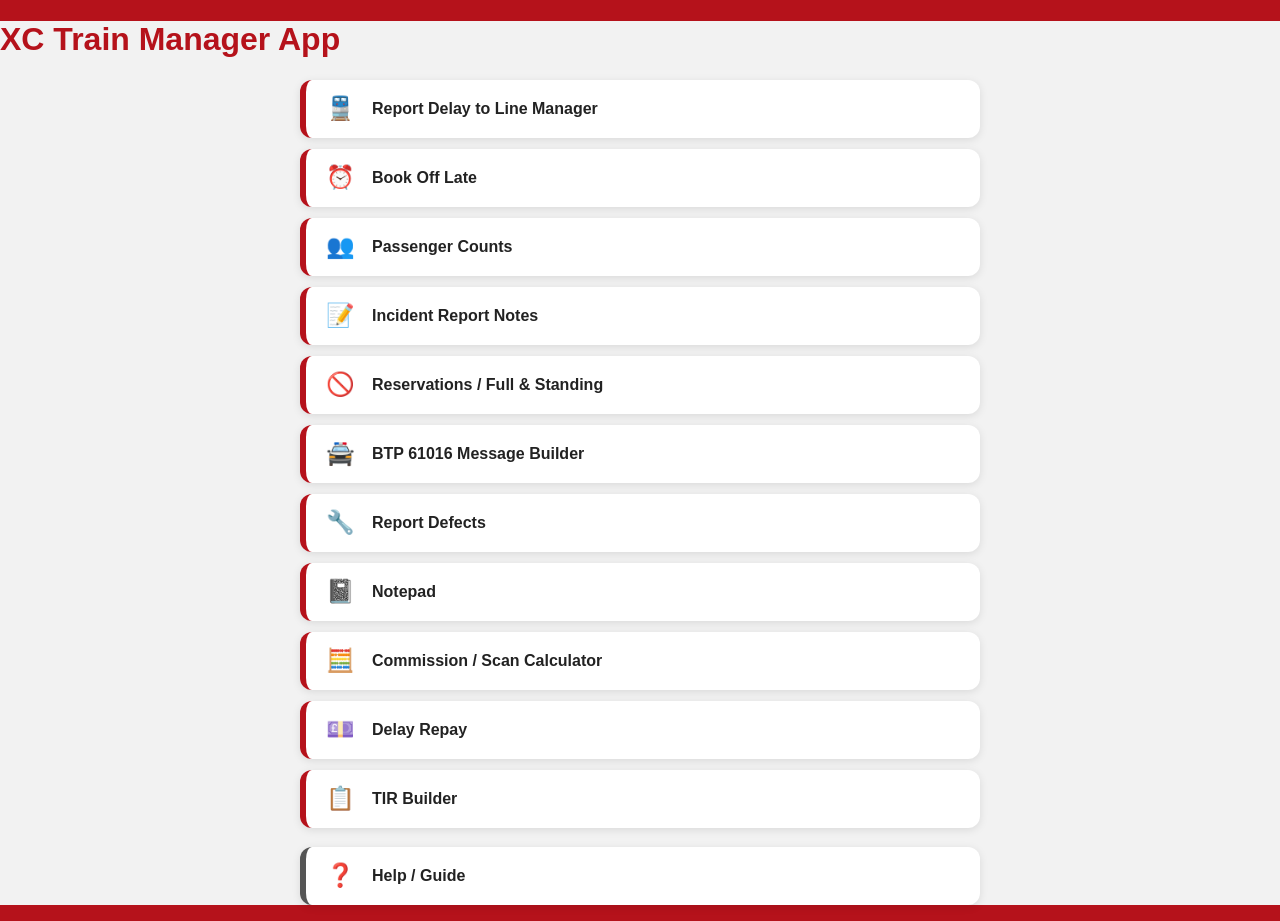
==== commit 21314cf6: "Add files via upload" ====
--- a/index.html
+++ b/index.html
@@ -1,37 +1,38 @@
-<!doctype html>
-<html lang="en">
-<head>
-  <meta charset="utf-8">
-  <meta name="viewport" content="width=device-width,initial-scale=1,viewport-fit=cover">
-  <meta name="theme-color" content="#231f20">
-  <title>XC Staff App</title>
-  <link rel="manifest" href="manifest.json">
-  <link rel="stylesheet" href="style.css">
-</head>
-<body>
-<header class="topbar"><div class="brand"><span class="xc">XC</span> Staff App</div><button class="home-btn" onclick="goHome()">⌂</button></header>
+<!doctype html><html lang="en"><head><meta charset="utf-8"><meta name="viewport" content="width=device-width,initial-scale=1,viewport-fit=cover"><meta name="theme-color" content="#b5121b">
+<meta name="apple-mobile-web-app-capable" content="yes">
+<meta name="apple-mobile-web-app-status-bar-style" content="black-translucent">
+<meta name="apple-mobile-web-app-title" content="XC Staff App"><link rel="manifest" href="manifest.json"><link rel="icon" href="xc-staff-app-icon.jpg"><style>
+:root{--red:#b5121b;--gold:#f5c242;--bg:#f4f4f4;--text:#222;--muted:#666;--border:#d8d8d8}
+*{box-sizing:border-box}body{margin:0;background:var(--bg);color:var(--text);font-family:-apple-system,BlinkMacSystemFont,"Segoe UI",Roboto,Arial,sans-serif}
+header{background:var(--red);color:#fff;padding:14px 16px;border-bottom:5px solid var(--gold)}
+.top{display:flex;align-items:center;gap:12px}.logo{width:185px;height:40px;object-fit:contain;background:transparent}
+.back{color:#fff;text-decoration:none;font-weight:800;font-size:14px}.heading{margin-top:10px;font-size:24px;font-weight:850}
+main{max-width:650px;margin:auto;padding:18px 16px 35px}.card{background:#fff;border:1px solid var(--border);border-radius:15px;padding:16px;margin-bottom:14px;box-shadow:0 2px 6px #00000010}
+label{display:block;font-size:14px;font-weight:800;margin:0 0 7px}input,select,textarea{width:100%;border:1px solid #bbb;border-radius:10px;padding:12px;font:inherit;background:#fff}textarea{min-height:130px;resize:vertical}
+.field{margin-bottom:14px}.grid{display:grid;grid-template-columns:1fr 1fr;gap:12px}.hint{font-size:13px;color:var(--muted);line-height:1.45}
+button{width:100%;border:0;border-radius:11px;padding:14px;font:inherit;font-weight:800;cursor:pointer}.primary{background:var(--red);color:#fff}.secondary{background:#eee;color:#222}
+.actions{display:grid;grid-template-columns:1fr 1fr;gap:10px}.status{text-align:center;color:#666;font-size:13px;margin-top:10px;min-height:18px}
+table{width:100%;border-collapse:collapse}th,td{padding:7px 4px;border-bottom:1px solid #ddd;text-align:left}th{font-size:12px}
+@media(max-width:480px){.grid,.actions{grid-template-columns:1fr}}
 
-<main id="home" class="screen active">
-  <h1>Staff App</h1>
-  <p class="hint">Select a form</p>
-  <div id="nav" class="nav-grid"></div>
-</main>
-
-<main id="formScreen" class="screen">
-  <div class="page-head"><button class="back" onclick="goHome()">‹ Back</button><h1 id="pageTitle"></h1>
-    <div class="actions"><button title="Save" onclick="saveCurrent()">💾</button><button title="Clear" onclick="clearCurrent()">🗑</button></div>
-  </div>
-  <form id="form"></form>
-  <div class="output-actions">
-    <button onclick="generate()">⚙️ Generate</button>
-    <button onclick="copyOutput()">📋 Copy</button>
-    <button onclick="emailOutput()" id="emailBtn">✉️ Email</button>
-    <button onclick="window.print()">🖨️ Print</button>
-    <button onclick="send61016SMS()" id="sms61016Btn" style="display:none">📱 Send SMS to 61016</button>
-  </div>
-  <section class="output"><h2>Generated Email / Report</h2><div id="subject"></div><pre id="body"></pre></section>
-</main>
-
-<script src="app.js"></script>
-</body>
-</html>+.app-splash{position:fixed;inset:0;z-index:9999;background:#111;display:flex;align-items:center;justify-content:center;overflow:hidden;opacity:1;visibility:visible}
+.app-splash img{width:100%;height:100%;object-fit:cover;display:block}
+.app-splash.hide{opacity:0;visibility:hidden;pointer-events:none;transition:opacity .35s ease,visibility .35s ease}
+.btp-home-icon{width:34px;height:38px;object-fit:contain;vertical-align:middle;margin-right:7px}
+.custom-home-btn{display:flex!important;align-items:center;gap:14px}
+.custom-home-btn img{width:52px;height:52px;object-fit:contain;flex:0 0 52px}
+</style><style>.home-page-list{display:grid;gap:10px}.home-page-list .homebtn{display:flex;align-items:center;gap:10px;text-decoration:none;background:#fff;color:#222;border-radius:12px;padding:14px;box-shadow:0 2px 8px #0001}.home-page-list .homebtn:hover{background:#f8e9ec}</style>
+<style id="xc-home-rebuild">
+:root{--xc-red:#b5121b;--xc-dark:#222;--xc-pink:#f5e5e8;--xc-grey:#f2f2f2}
+body{background:var(--xc-grey);color:var(--xc-dark)}
+.xc-home-navigation{display:grid;grid-template-columns:1fr;gap:11px;margin:20px auto 16px;max-width:680px}
+.xc-home-button{display:flex;align-items:center;gap:15px;min-height:58px;padding:14px 17px;border-radius:12px;background:#fff;color:#222;text-decoration:none;font-weight:800;border-left:6px solid var(--xc-red);box-shadow:0 2px 8px rgba(0,0,0,.10);transition:.15s}
+.xc-home-button:hover,.xc-home-button:active{background:var(--xc-pink);transform:translateY(-1px)}
+.xc-home-icon{width:34px;min-width:34px;text-align:center;font-size:23px}
+.xc-home-button:last-child{margin-top:8px;border-left-color:#555}
+.xc-home-title{color:var(--xc-red);font-weight:900}
+</style>
+<style id="xc-safe-area">
+html{background:#b5121b}
+body{padding-top:env(safe-area-inset-top);padding-left:env(safe-area-inset-left);padding-right:env(safe-area-inset-right);padding-bottom:env(safe-area-inset-bottom)}
+</style></head><body><h1 class="xc-home-title">XC Train Manager App</h1></div><section class="xc-home-navigation" aria-label="App pages"><a class="xc-home-button" href="delay-report.html"><span class="xc-home-icon">🚆</span><span>Report Delay to Line Manager</span></a><a class="xc-home-button" href="book-off-late.html"><span class="xc-home-icon">⏰</span><span>Book Off Late</span></a><a class="xc-home-button" href="passenger-counts.html"><span class="xc-home-icon">👥</span><span>Passenger Counts</span></a><a class="xc-home-button" href="incident-notes.html"><span class="xc-home-icon">📝</span><span>Incident Report Notes</span></a><a class="xc-home-button" href="reservations.html"><span class="xc-home-icon">🚫</span><span>Reservations / Full & Standing</span></a><a class="xc-home-button" href="btp-61016.html"><span class="xc-home-icon">🚔</span><span>BTP 61016 Message Builder</span></a><a class="xc-home-button" href="report-defects.html"><span class="xc-home-icon">🔧</span><span>Report Defects</span></a><a class="xc-home-button" href="notepad.html"><span class="xc-home-icon">📓</span><span>Notepad</span></a><a class="xc-home-button" href="commission-calculator.html"><span class="xc-home-icon">🧮</span><span>Commission / Scan Calculator</span></a><a class="xc-home-button" href="delay-repay.html"><span class="xc-home-icon">💷</span><span>Delay Repay</span></a><a class="xc-home-button" href="tir-builder.html"><span class="xc-home-icon">📋</span><span>TIR Builder</span></a><a class="xc-home-button" href="help.html"><span class="xc-home-icon">❓</span><span>Help / Guide</span></a></section></body></html>
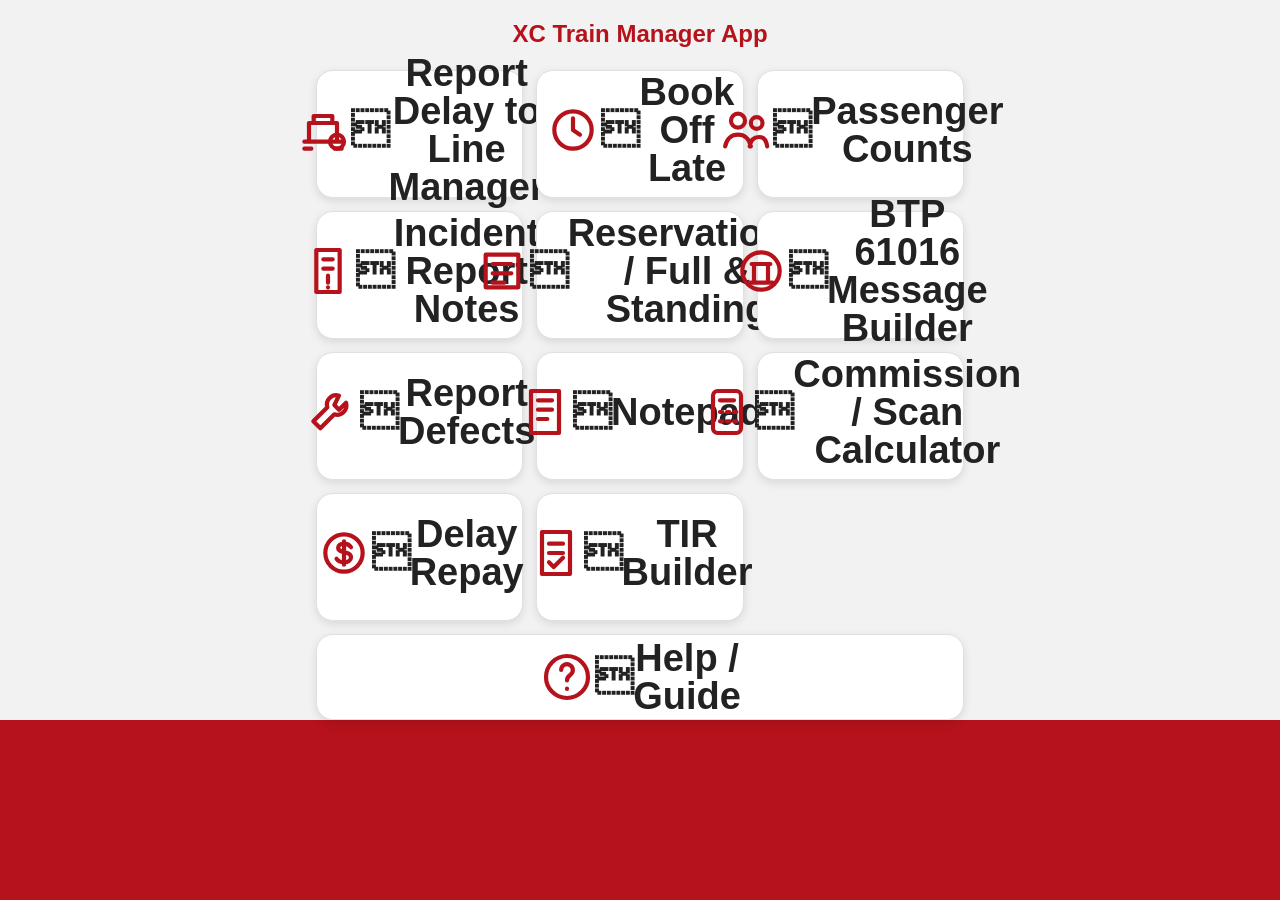
==== commit fc08b8e5: "Add files via upload" ====
--- a/index.html
+++ b/index.html
@@ -23,16 +23,20 @@
 .custom-home-btn img{width:52px;height:52px;object-fit:contain;flex:0 0 52px}
 </style><style>.home-page-list{display:grid;gap:10px}.home-page-list .homebtn{display:flex;align-items:center;gap:10px;text-decoration:none;background:#fff;color:#222;border-radius:12px;padding:14px;box-shadow:0 2px 8px #0001}.home-page-list .homebtn:hover{background:#f8e9ec}</style>
 <style id="xc-home-rebuild">
-:root{--xc-red:#b5121b;--xc-dark:#222;--xc-pink:#f5e5e8;--xc-grey:#f2f2f2}
+:root{--xc-red:#b5121b;--xc-dark:#222;--xc-pink:#f7e7ea;--xc-grey:#f2f2f2}
 body{background:var(--xc-grey);color:var(--xc-dark)}
-.xc-home-navigation{display:grid;grid-template-columns:1fr;gap:11px;margin:20px auto 16px;max-width:680px}
-.xc-home-button{display:flex;align-items:center;gap:15px;min-height:58px;padding:14px 17px;border-radius:12px;background:#fff;color:#222;text-decoration:none;font-weight:800;border-left:6px solid var(--xc-red);box-shadow:0 2px 8px rgba(0,0,0,.10);transition:.15s}
-.xc-home-button:hover,.xc-home-button:active{background:var(--xc-pink);transform:translateY(-1px)}
-.xc-home-icon{width:34px;min-width:34px;text-align:center;font-size:23px}
-.xc-home-button:last-child{margin-top:8px;border-left-color:#555}
-.xc-home-title{color:var(--xc-red);font-weight:900}
+.xc-home-title{margin:0;padding:20px 16px 8px;text-align:center;color:var(--xc-red);font-size:24px;font-weight:900}
+.xc-home-navigation{display:grid;grid-template-columns:repeat(2,minmax(0,1fr));gap:13px;margin:14px auto 24px;max-width:680px;padding:0 16px}
+.xc-home-button{min-height:128px;padding:16px 10px;border-radius:17px;background:#fff;color:#222;text-decoration:none;font-weight:800;box-shadow:0 3px 10px rgba(0,0,0,.11);display:flex;flex-direction:column;align-items:center;justify-content:center;text-align:center;border:1px solid #e1e1e1;transition:transform .12s,background .12s,box-shadow .12s}
+.xc-home-button:hover,.xc-home-button:active{background:var(--xc-pink);transform:translateY(-2px);box-shadow:0 5px 14px rgba(0,0,0,.15)}
+.xc-home-icon{width:62px;height:62px;margin-bottom:9px;display:flex;align-items:center;justify-content:center;font-size:38px;line-height:1}
+.xc-home-icon img{width:56px;height:56px;object-fit:contain}
+.xc-home-label{font-size:14px;line-height:1.2}
+.xc-home-button:last-child{grid-column:1/-1;min-height:86px;flex-direction:row;gap:12px}
+.xc-home-button:last-child .xc-home-icon{margin:0;width:48px;height:48px}
+@media(min-width:600px){.xc-home-navigation{grid-template-columns:repeat(3,minmax(0,1fr))}.xc-home-button:last-child{grid-column:1/-1}}
 </style>
 <style id="xc-safe-area">
 html{background:#b5121b}
 body{padding-top:env(safe-area-inset-top);padding-left:env(safe-area-inset-left);padding-right:env(safe-area-inset-right);padding-bottom:env(safe-area-inset-bottom)}
-</style></head><body><h1 class="xc-home-title">XC Train Manager App</h1></div><section class="xc-home-navigation" aria-label="App pages"><a class="xc-home-button" href="delay-report.html"><span class="xc-home-icon">🚆</span><span>Report Delay to Line Manager</span></a><a class="xc-home-button" href="book-off-late.html"><span class="xc-home-icon">⏰</span><span>Book Off Late</span></a><a class="xc-home-button" href="passenger-counts.html"><span class="xc-home-icon">👥</span><span>Passenger Counts</span></a><a class="xc-home-button" href="incident-notes.html"><span class="xc-home-icon">📝</span><span>Incident Report Notes</span></a><a class="xc-home-button" href="reservations.html"><span class="xc-home-icon">🚫</span><span>Reservations / Full & Standing</span></a><a class="xc-home-button" href="btp-61016.html"><span class="xc-home-icon">🚔</span><span>BTP 61016 Message Builder</span></a><a class="xc-home-button" href="report-defects.html"><span class="xc-home-icon">🔧</span><span>Report Defects</span></a><a class="xc-home-button" href="notepad.html"><span class="xc-home-icon">📓</span><span>Notepad</span></a><a class="xc-home-button" href="commission-calculator.html"><span class="xc-home-icon">🧮</span><span>Commission / Scan Calculator</span></a><a class="xc-home-button" href="delay-repay.html"><span class="xc-home-icon">💷</span><span>Delay Repay</span></a><a class="xc-home-button" href="tir-builder.html"><span class="xc-home-icon">📋</span><span>TIR Builder</span></a><a class="xc-home-button" href="help.html"><span class="xc-home-icon">❓</span><span>Help / Guide</span></a></section></body></html>+</style></head><body><h1 class="xc-home-title">XC Train Manager App</h1></div><section class="xc-home-navigation" aria-label="App pages"><a class="xc-home-button" href="delay-report.html"><span class="xc-home-icon"><img src="icons/delay.svg" alt=""><span>Report Delay to Line Manager</span></a><a class="xc-home-button" href="book-off-late.html"><span class="xc-home-icon"><img src="icons/bookoff.svg" alt=""><span>Book Off Late</span></a><a class="xc-home-button" href="passenger-counts.html"><span class="xc-home-icon"><img src="icons/passengers.svg" alt=""><span>Passenger Counts</span></a><a class="xc-home-button" href="incident-notes.html"><span class="xc-home-icon"><img src="icons/incident.svg" alt=""><span>Incident Report Notes</span></a><a class="xc-home-button" href="reservations.html"><span class="xc-home-icon"><img src="icons/reservations.svg" alt=""><span>Reservations / Full & Standing</span></a><a class="xc-home-button" href="btp-61016.html"><span class="xc-home-icon"><img src="icons/btp.svg" alt=""><span>BTP 61016 Message Builder</span></a><a class="xc-home-button" href="report-defects.html"><span class="xc-home-icon"><img src="icons/defects.svg" alt=""><span>Report Defects</span></a><a class="xc-home-button" href="notepad.html"><span class="xc-home-icon"><img src="icons/notepad.svg" alt=""><span>Notepad</span></a><a class="xc-home-button" href="commission-calculator.html"><span class="xc-home-icon"><img src="icons/calculator.svg" alt=""><span>Commission / Scan Calculator</span></a><a class="xc-home-button" href="delay-repay.html"><span class="xc-home-icon"><img src="icons/delayrepay.svg" alt=""><span>Delay Repay</span></a><a class="xc-home-button" href="tir-builder.html"><span class="xc-home-icon"><img src="icons/tir.svg" alt=""><span>TIR Builder</span></a><a class="xc-home-button" href="help.html"><span class="xc-home-icon"><img src="icons/help.svg" alt=""><span>Help / Guide</span></a></section></body></html>
